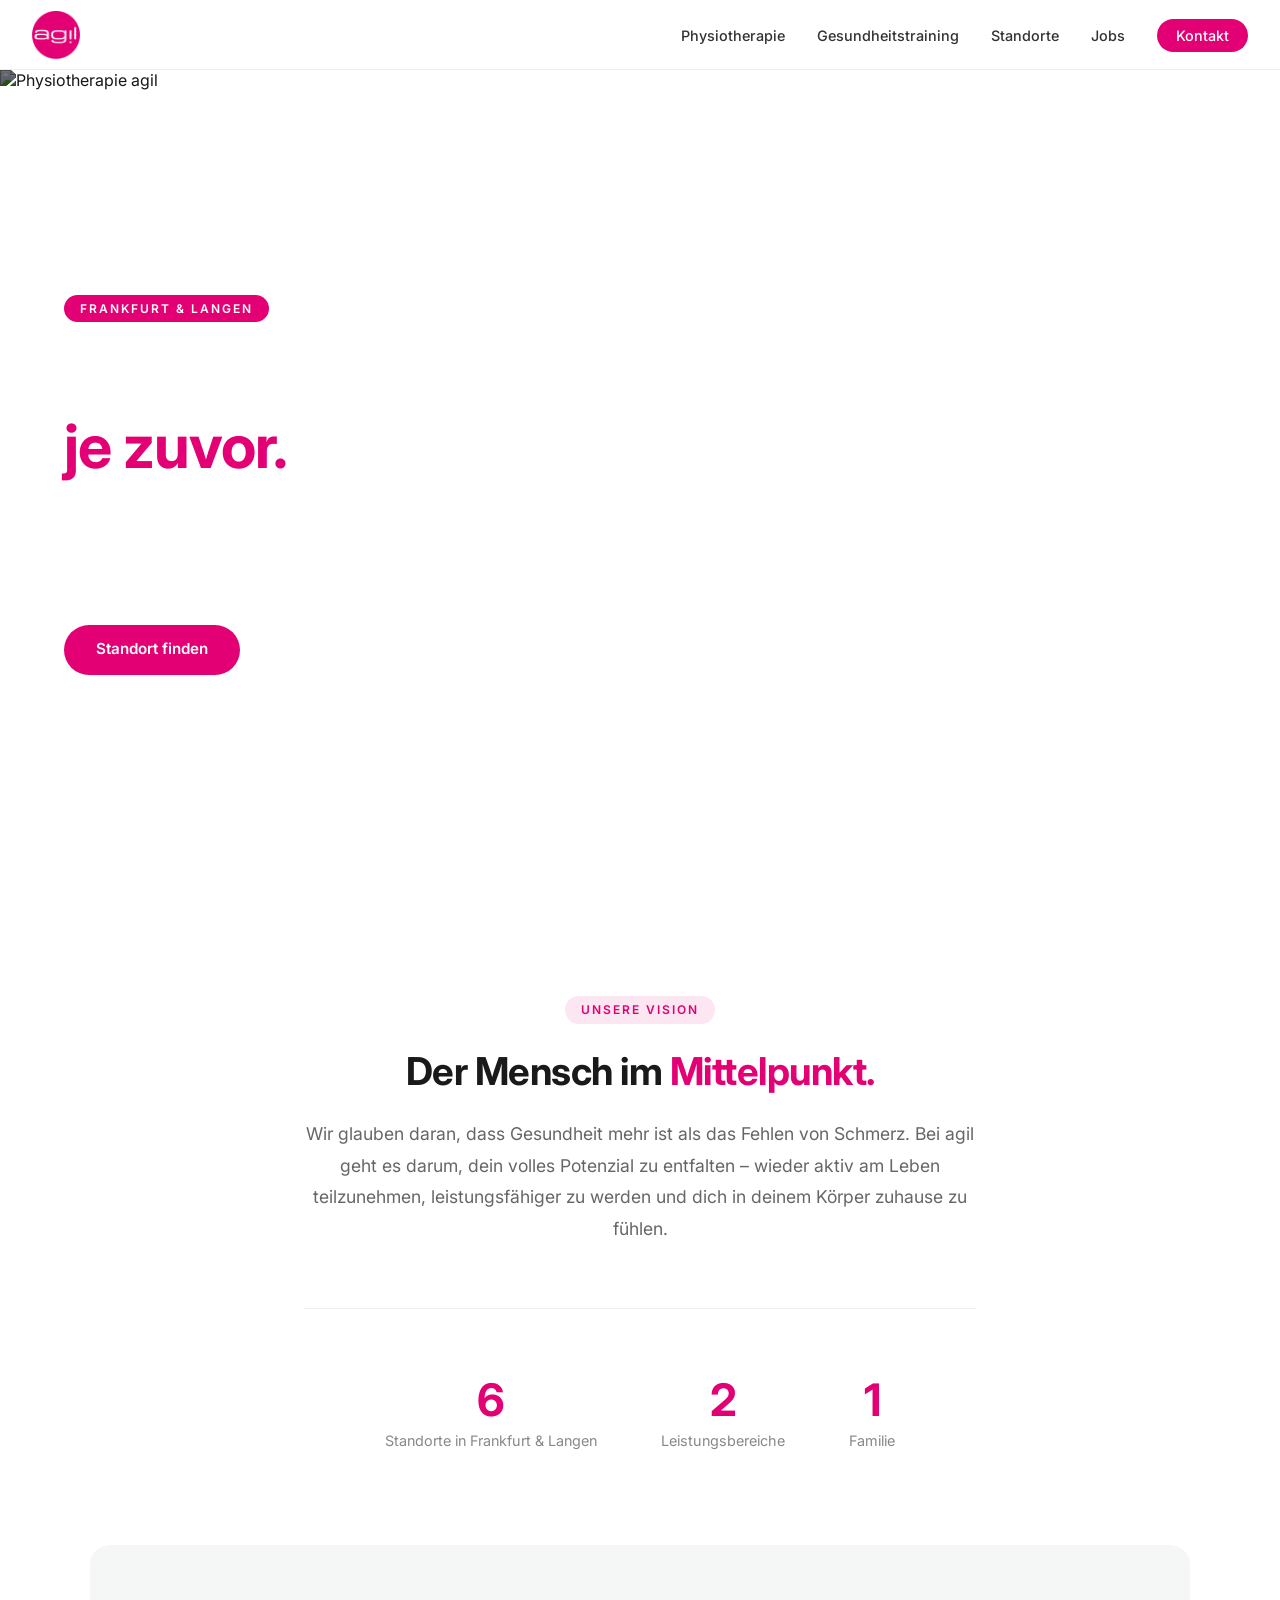
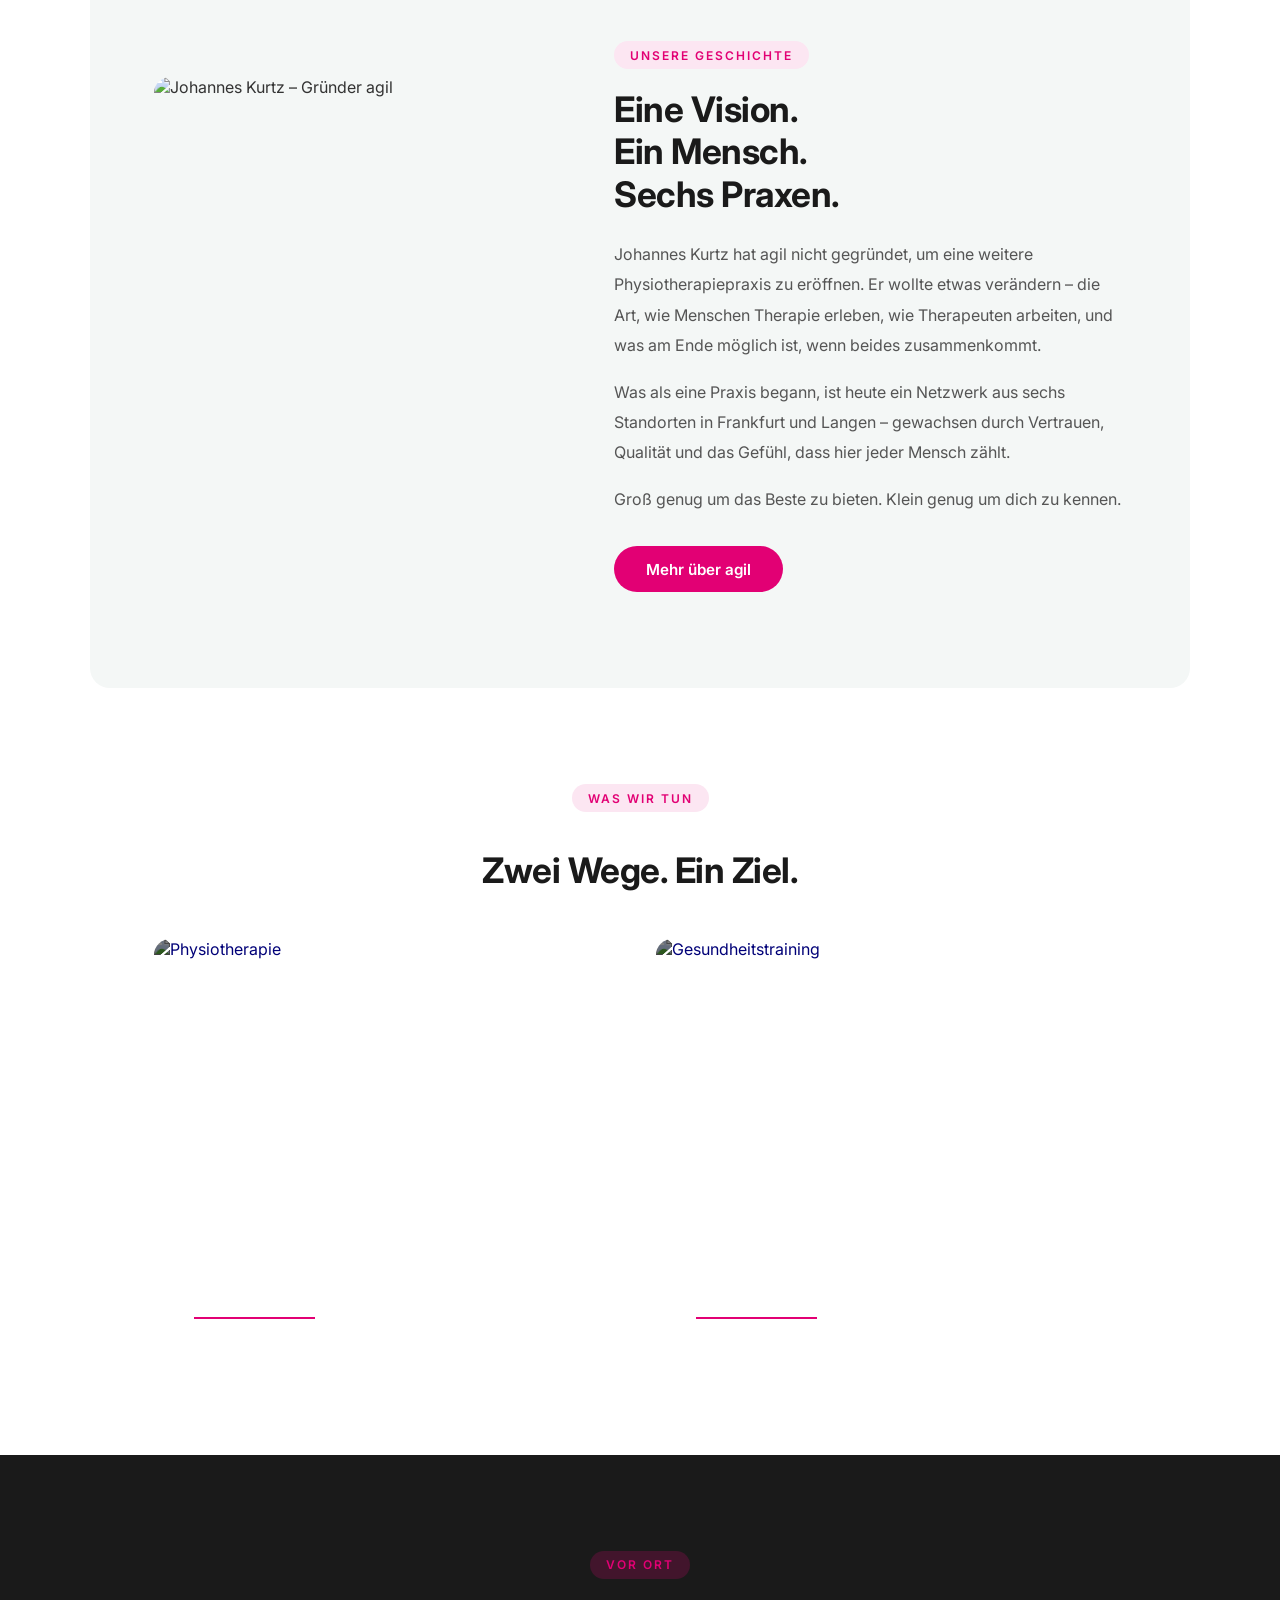
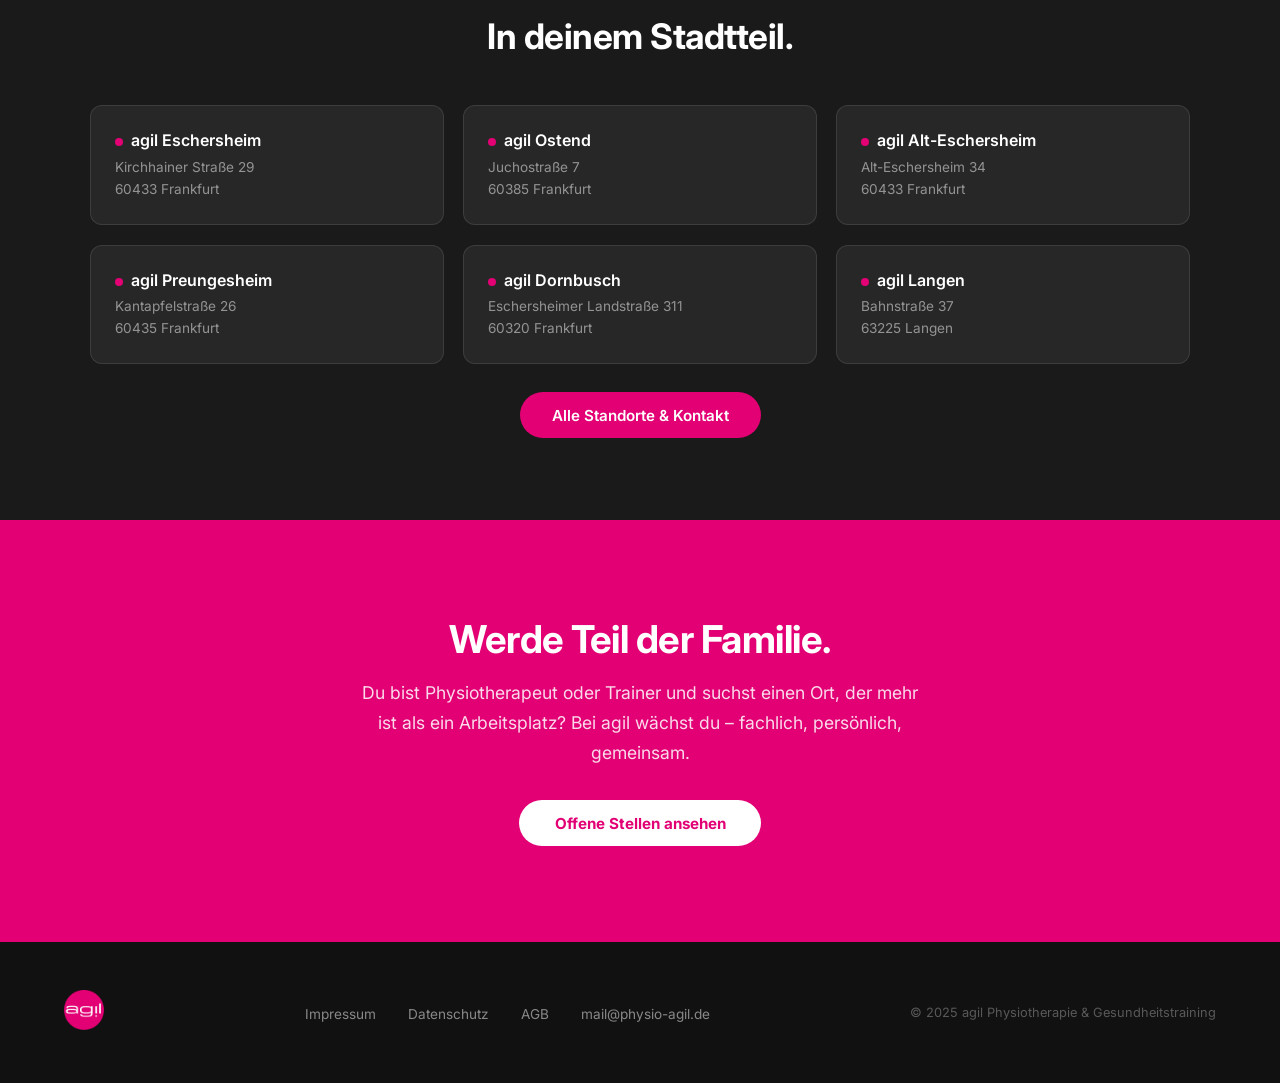
==== index.html @ e5f67edd "BasicVersion" ====
<!DOCTYPE html>
<html lang="de">
<head>
  <meta charset="UTF-8" />
  <meta name="viewport" content="width=device-width, initial-scale=1.0" />
  <title>agil – Physiotherapie & Gesundheitstraining</title>
  <link href="https://fonts.googleapis.com/css2?family=Inter:wght@300;400;500;600;700&display=swap" rel="stylesheet" />
  <style>
    * { margin: 0; padding: 0; box-sizing: border-box; }

    :root {
      --pink: #E20074;
      --pink-light: #fce6f2;
      --gray: #9CB4AF;
      --gray-light: #f4f7f6;
      --dark: #1a1a1a;
      --text: #333333;
      --white: #ffffff;
    }

    body {
      font-family: 'Inter', sans-serif;
      color: var(--text);
      background: var(--white);
    }

    /* ── NAVIGATION ── */
    nav {
      position: fixed;
      top: 0; left: 0; right: 0;
      z-index: 100;
      background: var(--white);
      border-bottom: 1px solid #eee;
      padding: 0 2rem;
      height: 70px;
      display: flex;
      align-items: center;
      justify-content: space-between;
    }

    .nav-logo {
      text-decoration: none;
      display: flex;
      align-items: center;
    }

    .nav-logo img {
      height: 48px;
      width: auto;
    }

    .nav-links {
      display: flex;
      gap: 2rem;
      list-style: none;
    }

    .nav-links a {
      text-decoration: none;
      color: var(--text);
      font-size: 0.9rem;
      font-weight: 500;
      transition: color 0.2s;
    }

    .nav-links a:hover { color: var(--pink); }

    .nav-cta {
      background: var(--pink);
      color: var(--white) !important;
      padding: 0.5rem 1.2rem;
      border-radius: 50px;
      transition: opacity 0.2s !important;
    }

    .nav-cta:hover { opacity: 0.85; color: var(--white) !important; }

    /* ── HERO ── */
    .hero {
      margin-top: 70px;
      height: calc(100vh - 70px);
      position: relative;
      display: flex;
      align-items: center;
      overflow: hidden;
    }

    .hero-img {
      position: absolute;
      inset: 0;
      width: 100%;
      height: 100%;
      object-fit: cover;
      filter: brightness(0.45);
    }

    .hero-content {
      position: relative;
      z-index: 2;
      padding: 0 4rem;
      max-width: 700px;
    }

    .hero-tag {
      display: inline-block;
      background: var(--pink);
      color: var(--white);
      font-size: 0.75rem;
      font-weight: 600;
      letter-spacing: 2px;
      text-transform: uppercase;
      padding: 0.4rem 1rem;
      border-radius: 50px;
      margin-bottom: 1.5rem;
    }

    .hero h1 {
      font-size: 3.8rem;
      font-weight: 700;
      color: var(--white);
      line-height: 1.1;
      margin-bottom: 1.2rem;
      letter-spacing: -1px;
    }

    .hero h1 span { color: var(--pink); }

    .hero p {
      font-size: 1.15rem;
      color: rgba(255,255,255,0.85);
      line-height: 1.7;
      margin-bottom: 2rem;
      max-width: 500px;
    }

    .hero-buttons {
      display: flex;
      gap: 1rem;
      flex-wrap: wrap;
    }

    .btn-primary {
      background: var(--pink);
      color: var(--white);
      padding: 0.85rem 2rem;
      border-radius: 50px;
      text-decoration: none;
      font-weight: 600;
      font-size: 0.95rem;
      transition: opacity 0.2s;
    }

    .btn-primary:hover { opacity: 0.85; }

    .btn-outline {
      background: transparent;
      color: var(--white);
      padding: 0.85rem 2rem;
      border-radius: 50px;
      border: 2px solid rgba(255,255,255,0.6);
      text-decoration: none;
      font-weight: 600;
      font-size: 0.95rem;
      transition: border-color 0.2s;
    }

    .btn-outline:hover { border-color: var(--white); }

    /* ── VISION ── */
    .vision {
      padding: 6rem 4rem;
      background: var(--white);
      text-align: center;
      max-width: 800px;
      margin: 0 auto;
    }

    .section-tag {
      display: inline-block;
      background: var(--pink-light);
      color: var(--pink);
      font-size: 0.75rem;
      font-weight: 600;
      letter-spacing: 2px;
      text-transform: uppercase;
      padding: 0.4rem 1rem;
      border-radius: 50px;
      margin-bottom: 1.5rem;
    }

    .vision h2 {
      font-size: 2.4rem;
      font-weight: 700;
      color: var(--dark);
      line-height: 1.2;
      margin-bottom: 1.5rem;
      letter-spacing: -0.5px;
    }

    .vision h2 span { color: var(--pink); }

    .vision p {
      font-size: 1.1rem;
      color: #666;
      line-height: 1.8;
    }

    .vision-stats {
      display: flex;
      justify-content: center;
      gap: 4rem;
      margin-top: 4rem;
      padding-top: 4rem;
      border-top: 1px solid #eee;
    }

    .stat-number {
      font-size: 2.8rem;
      font-weight: 700;
      color: var(--pink);
      display: block;
    }

    .stat-label {
      font-size: 0.9rem;
      color: #888;
      margin-top: 0.3rem;
    }

    /* ── GESCHICHTE ── */
    .geschichte {
      background: var(--gray-light);
      padding: 6rem 4rem;
      display: flex;
      align-items: center;
      gap: 5rem;
      max-width: 1100px;
      margin: 0 auto;
      border-radius: 20px;
      margin-bottom: 6rem;
    }

    .geschichte-img {
      width: 380px;
      height: 480px;
      object-fit: cover;
      border-radius: 16px;
      flex-shrink: 0;
    }

    .geschichte-content .section-tag { margin-bottom: 1.2rem; }

    .geschichte-content h2 {
      font-size: 2.2rem;
      font-weight: 700;
      color: var(--dark);
      line-height: 1.2;
      margin-bottom: 1.5rem;
      letter-spacing: -0.5px;
    }

    .geschichte-content p {
      font-size: 1rem;
      color: #555;
      line-height: 1.9;
      margin-bottom: 1rem;
    }

    .geschichte-content .btn-primary { margin-top: 1rem; display: inline-block; }

    /* ── LEISTUNGEN ── */
    .leistungen {
      padding: 0 4rem 6rem;
      max-width: 1100px;
      margin: 0 auto;
    }

    .leistungen-header {
      text-align: center;
      margin-bottom: 3rem;
    }

    .leistungen-header h2 {
      font-size: 2.2rem;
      font-weight: 700;
      color: var(--dark);
      letter-spacing: -0.5px;
      margin-top: 0.8rem;
    }

    .leistungen-grid {
      display: grid;
      grid-template-columns: 1fr 1fr;
      gap: 2rem;
    }

    .leistung-card {
      position: relative;
      border-radius: 16px;
      overflow: hidden;
      height: 420px;
      text-decoration: none;
    }

    .leistung-card img {
      width: 100%;
      height: 100%;
      object-fit: cover;
      transition: transform 0.4s;
      filter: brightness(0.5);
    }

    .leistung-card:hover img { transform: scale(1.04); }

    .leistung-card-content {
      position: absolute;
      bottom: 0;
      left: 0;
      right: 0;
      padding: 2.5rem;
    }

    .leistung-card-content h3 {
      font-size: 1.7rem;
      font-weight: 700;
      color: var(--white);
      margin-bottom: 0.7rem;
    }

    .leistung-card-content p {
      font-size: 0.95rem;
      color: rgba(255,255,255,0.8);
      line-height: 1.6;
      margin-bottom: 1.2rem;
    }

    .leistung-link {
      display: inline-flex;
      align-items: center;
      gap: 0.5rem;
      color: var(--white);
      font-weight: 600;
      font-size: 0.9rem;
      border-bottom: 2px solid var(--pink);
      padding-bottom: 2px;
    }

    /* ── STANDORTE ── */
    .standorte {
      background: var(--dark);
      padding: 6rem 4rem;
    }

    .standorte-inner {
      max-width: 1100px;
      margin: 0 auto;
    }

    .standorte-header {
      text-align: center;
      margin-bottom: 3rem;
    }

    .standorte-header .section-tag {
      background: rgba(226, 0, 116, 0.2);
      color: var(--pink);
    }

    .standorte-header h2 {
      font-size: 2.2rem;
      font-weight: 700;
      color: var(--white);
      margin-top: 0.8rem;
      letter-spacing: -0.5px;
    }

    .standorte-grid {
      display: grid;
      grid-template-columns: repeat(3, 1fr);
      gap: 1.2rem;
    }

    .standort-card {
      background: rgba(255,255,255,0.06);
      border: 1px solid rgba(255,255,255,0.1);
      border-radius: 12px;
      padding: 1.5rem;
      transition: background 0.2s;
    }

    .standort-card:hover { background: rgba(255,255,255,0.1); }

    .standort-card h3 {
      font-size: 1rem;
      font-weight: 600;
      color: var(--white);
      margin-bottom: 0.4rem;
    }

    .standort-card p {
      font-size: 0.85rem;
      color: rgba(255,255,255,0.5);
      line-height: 1.6;
    }

    .standort-card .pink-dot {
      width: 8px;
      height: 8px;
      background: var(--pink);
      border-radius: 50%;
      display: inline-block;
      margin-right: 0.5rem;
    }

    /* ── TEAM CTA ── */
    .team-cta {
      background: var(--pink);
      padding: 6rem 4rem;
      text-align: center;
    }

    .team-cta h2 {
      font-size: 2.4rem;
      font-weight: 700;
      color: var(--white);
      letter-spacing: -0.5px;
      margin-bottom: 1rem;
    }

    .team-cta p {
      font-size: 1.1rem;
      color: rgba(255,255,255,0.85);
      max-width: 560px;
      margin: 0 auto 2rem;
      line-height: 1.7;
    }

    .btn-white {
      background: var(--white);
      color: var(--pink);
      padding: 0.85rem 2.2rem;
      border-radius: 50px;
      text-decoration: none;
      font-weight: 700;
      font-size: 0.95rem;
      transition: opacity 0.2s;
      display: inline-block;
    }

    .btn-white:hover { opacity: 0.9; }

    /* ── FOOTER ── */
    footer {
      background: #111;
      padding: 3rem 4rem;
      display: flex;
      justify-content: space-between;
      align-items: center;
      flex-wrap: wrap;
      gap: 1rem;
    }

    .footer-logo {
      font-size: 1.4rem;
      font-weight: 700;
      color: var(--pink);
    }

    .footer-links {
      display: flex;
      gap: 2rem;
      list-style: none;
    }

    .footer-links a {
      color: rgba(255,255,255,0.5);
      text-decoration: none;
      font-size: 0.85rem;
      transition: color 0.2s;
    }

    .footer-links a:hover { color: var(--white); }

    .footer-copy {
      color: rgba(255,255,255,0.3);
      font-size: 0.8rem;
    }
  </style>
</head>
<body>

  <!-- NAVIGATION -->
  <nav>
    <a href="index.html" class="nav-logo">
      <img src="images/AgilLogoTransparent.png" alt="agil Logo" />
    </a>
    <ul class="nav-links">
      <li><a href="physiotherapie.html">Physiotherapie</a></li>
      <li><a href="training.html">Gesundheitstraining</a></li>
      <li><a href="standorte.html">Standorte</a></li>
      <li><a href="#">Jobs</a></li>
      <li><a href="#standorte" class="nav-cta">Kontakt</a></li>
    </ul>
  </nav>

  <!-- HERO -->
  <section class="hero">
    <img
      class="hero-img"
      src="https://images.unsplash.com/photo-1571019613454-1cb2f99b2d8b?w=1600&q=80"
      alt="Physiotherapie agil"
    />
    <div class="hero-content">
      <span class="hero-tag">Frankfurt & Langen</span>
      <h1>Besser als<br /><span>je zuvor.</span></h1>
      <p>Physiotherapie und Gesundheitstraining auf einem Niveau, das dich nicht nur heilt – sondern wachsen lässt. Selbstbestimmt. Aktiv. Teil einer Familie.</p>
      <div class="hero-buttons">
        <a href="#standorte" class="btn-primary">Standort finden</a>
        <a href="physiotherapie.html" class="btn-outline">Mehr erfahren</a>
      </div>
    </div>
  </section>

  <!-- VISION -->
  <section class="vision">
    <span class="section-tag">Unsere Vision</span>
    <h2>Der Mensch im <span>Mittelpunkt.</span></h2>
    <p>Wir glauben daran, dass Gesundheit mehr ist als das Fehlen von Schmerz. Bei agil geht es darum, dein volles Potenzial zu entfalten – wieder aktiv am Leben teilzunehmen, leistungsfähiger zu werden und dich in deinem Körper zuhause zu fühlen.</p>
    <div class="vision-stats">
      <div>
        <span class="stat-number">6</span>
        <div class="stat-label">Standorte in Frankfurt & Langen</div>
      </div>
      <div>
        <span class="stat-number">2</span>
        <div class="stat-label">Leistungsbereiche</div>
      </div>
      <div>
        <span class="stat-number">1</span>
        <div class="stat-label">Familie</div>
      </div>
    </div>
  </section>

  <!-- GESCHICHTE -->
  <div style="padding: 0 2rem;">
    <section class="geschichte">
      <img
        class="geschichte-img"
        src="https://images.unsplash.com/photo-1559839734-2b71ea197ec2?w=800&q=80"
        alt="Johannes Kurtz – Gründer agil"
      />
      <div class="geschichte-content">
        <span class="section-tag">Unsere Geschichte</span>
        <h2>Eine Vision.<br />Ein Mensch.<br />Sechs Praxen.</h2>
        <p>Johannes Kurtz hat agil nicht gegründet, um eine weitere Physiotherapiepraxis zu eröffnen. Er wollte etwas verändern – die Art, wie Menschen Therapie erleben, wie Therapeuten arbeiten, und was am Ende möglich ist, wenn beides zusammenkommt.</p>
        <p>Was als eine Praxis begann, ist heute ein Netzwerk aus sechs Standorten in Frankfurt und Langen – gewachsen durch Vertrauen, Qualität und das Gefühl, dass hier jeder Mensch zählt.</p>
        <p>Groß genug um das Beste zu bieten. Klein genug um dich zu kennen.</p>
        <a href="#" class="btn-primary">Mehr über agil</a>
      </div>
    </section>
  </div>

  <!-- LEISTUNGEN -->
  <section class="leistungen">
    <div class="leistungen-header">
      <span class="section-tag">Was wir tun</span>
      <h2>Zwei Wege. Ein Ziel.</h2>
    </div>
    <div class="leistungen-grid">
      <a href="physiotherapie.html" class="leistung-card">
        <img
          src="https://images.unsplash.com/photo-1576091160550-2173dba999ef?w=900&q=80"
          alt="Physiotherapie"
        />
        <div class="leistung-card-content">
          <h3>Physiotherapie</h3>
          <p>Befundorientierte Behandlung nach modernsten medizinischen Standards – individuell, persönlich, wirksam.</p>
          <span class="leistung-link">Mehr erfahren →</span>
        </div>
      </a>
      <a href="training.html" class="leistung-card">
        <img
          src="https://images.unsplash.com/photo-1534438327276-14e5300c3a48?w=900&q=80"
          alt="Gesundheitstraining"
        />
        <div class="leistung-card-content">
          <h3>Gesundheitstraining & Fitness</h3>
          <p>Training in professioneller Anleitung – an modernsten Geräten, in familiärer Atmosphäre, abgestimmt auf dich.</p>
          <span class="leistung-link">Mehr erfahren →</span>
        </div>
      </a>
    </div>
  </section>

  <!-- STANDORTE -->
  <section class="standorte" id="standorte">
    <div class="standorte-inner">
      <div class="standorte-header">
        <span class="section-tag">Vor Ort</span>
        <h2>In deinem Stadtteil.</h2>
      </div>
      <div class="standorte-grid">
        <div class="standort-card">
          <h3><span class="pink-dot"></span>agil Eschersheim</h3>
          <p>Kirchhainer Straße 29<br />60433 Frankfurt</p>
        </div>
        <div class="standort-card">
          <h3><span class="pink-dot"></span>agil Ostend</h3>
          <p>Juchostraße 7<br />60385 Frankfurt</p>
        </div>
        <div class="standort-card">
          <h3><span class="pink-dot"></span>agil Alt-Eschersheim</h3>
          <p>Alt-Eschersheim 34<br />60433 Frankfurt</p>
        </div>
        <div class="standort-card">
          <h3><span class="pink-dot"></span>agil Preungesheim</h3>
          <p>Kantapfelstraße 26<br />60435 Frankfurt</p>
        </div>
        <div class="standort-card">
          <h3><span class="pink-dot"></span>agil Dornbusch</h3>
          <p>Eschersheimer Landstraße 311<br />60320 Frankfurt</p>
        </div>
        <div class="standort-card">
          <h3><span class="pink-dot"></span>agil Langen</h3>
          <p>Bahnstraße 37<br />63225 Langen</p>
        </div>
      </div>
      <div style="text-align: center; margin-top: 2.5rem;">
        <a href="standorte.html" class="btn-primary">Alle Standorte & Kontakt</a>
      </div>
    </div>
  </section>

  <!-- TEAM CTA -->
  <section class="team-cta">
    <h2>Werde Teil der Familie.</h2>
    <p>Du bist Physiotherapeut oder Trainer und suchst einen Ort, der mehr ist als ein Arbeitsplatz? Bei agil wächst du – fachlich, persönlich, gemeinsam.</p>
    <a href="#" class="btn-white">Offene Stellen ansehen</a>
  </section>

  <!-- FOOTER -->
  <footer>
    <div class="footer-logo">
      <img src="images/AgilLogoTransparent.png" alt="agil Logo" style="height: 40px; width: auto;" />
    </div>
    <ul class="footer-links">
      <li><a href="#">Impressum</a></li>
      <li><a href="#">Datenschutz</a></li>
      <li><a href="#">AGB</a></li>
      <li><a href="mailto:mail@physio-agil.de">mail@physio-agil.de</a></li>
    </ul>
    <div class="footer-copy">© 2025 agil Physiotherapie & Gesundheitstraining</div>
  </footer>

</body>
</html>
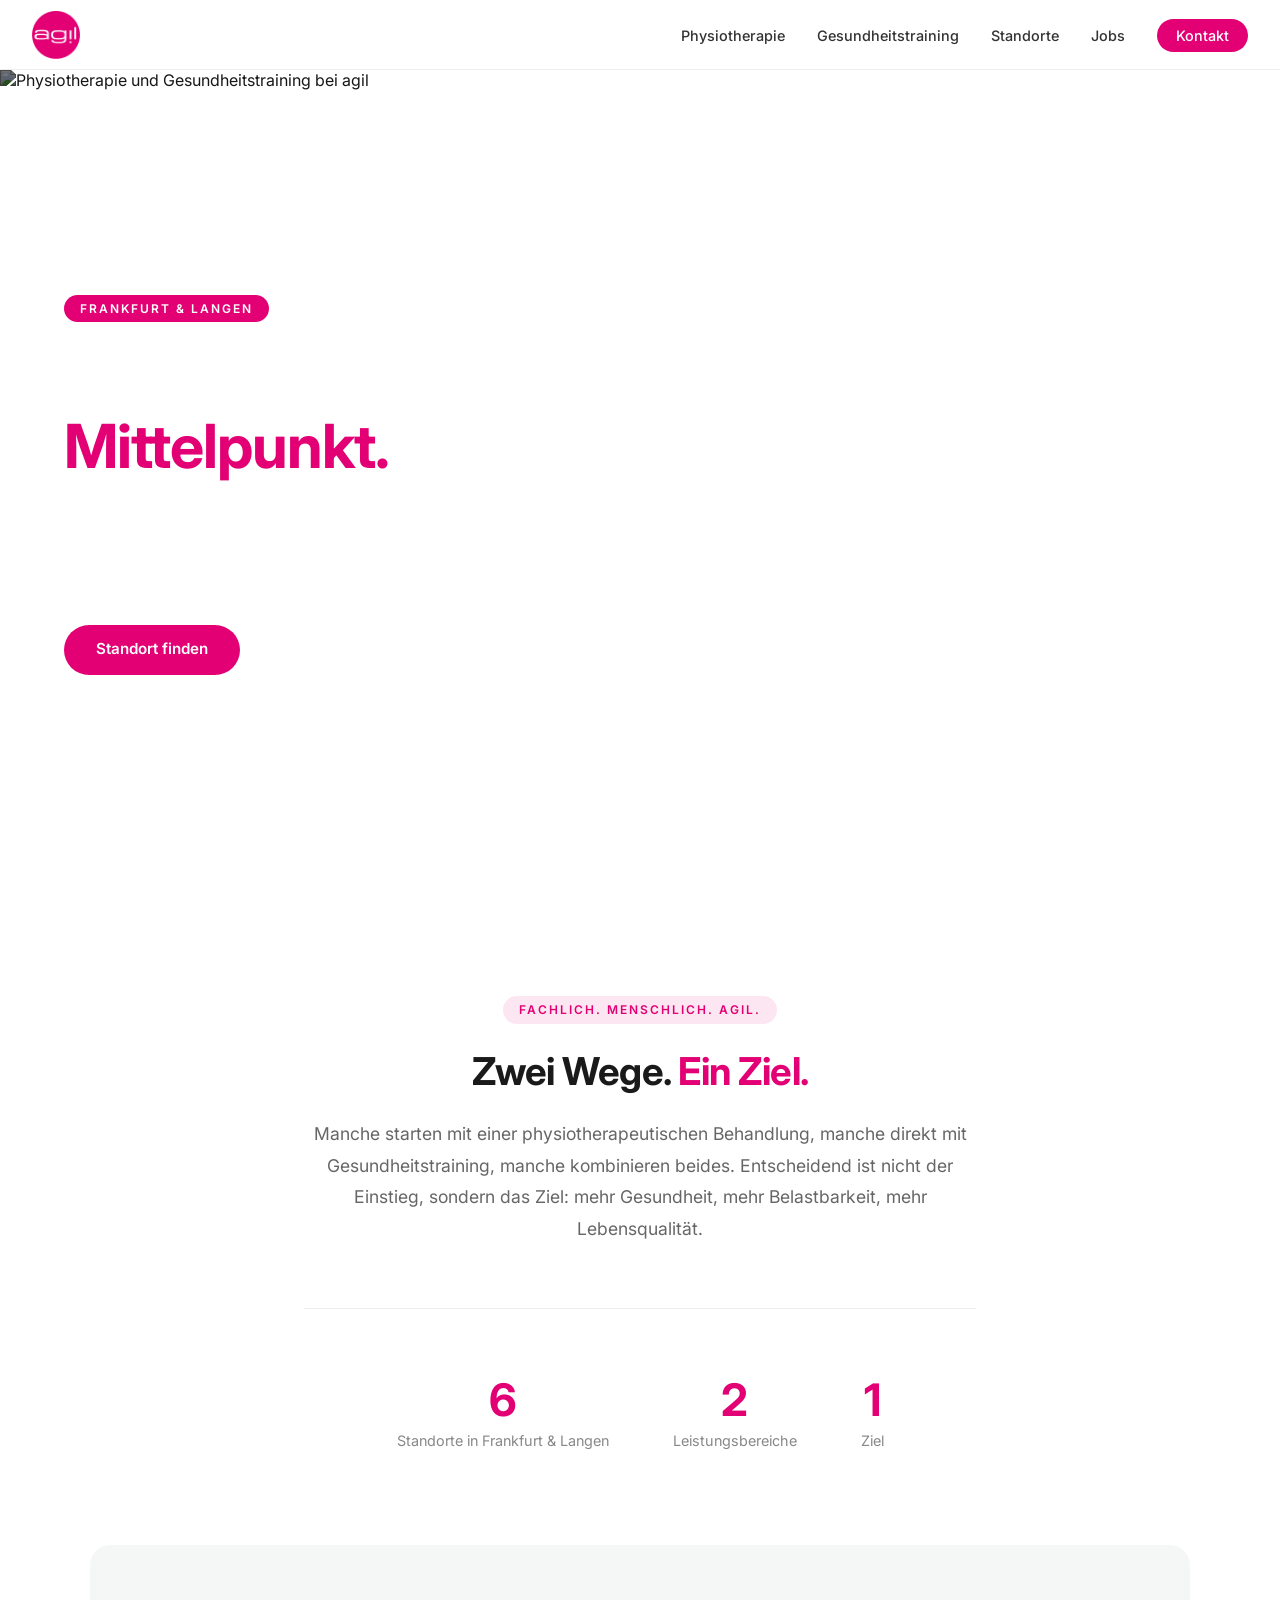
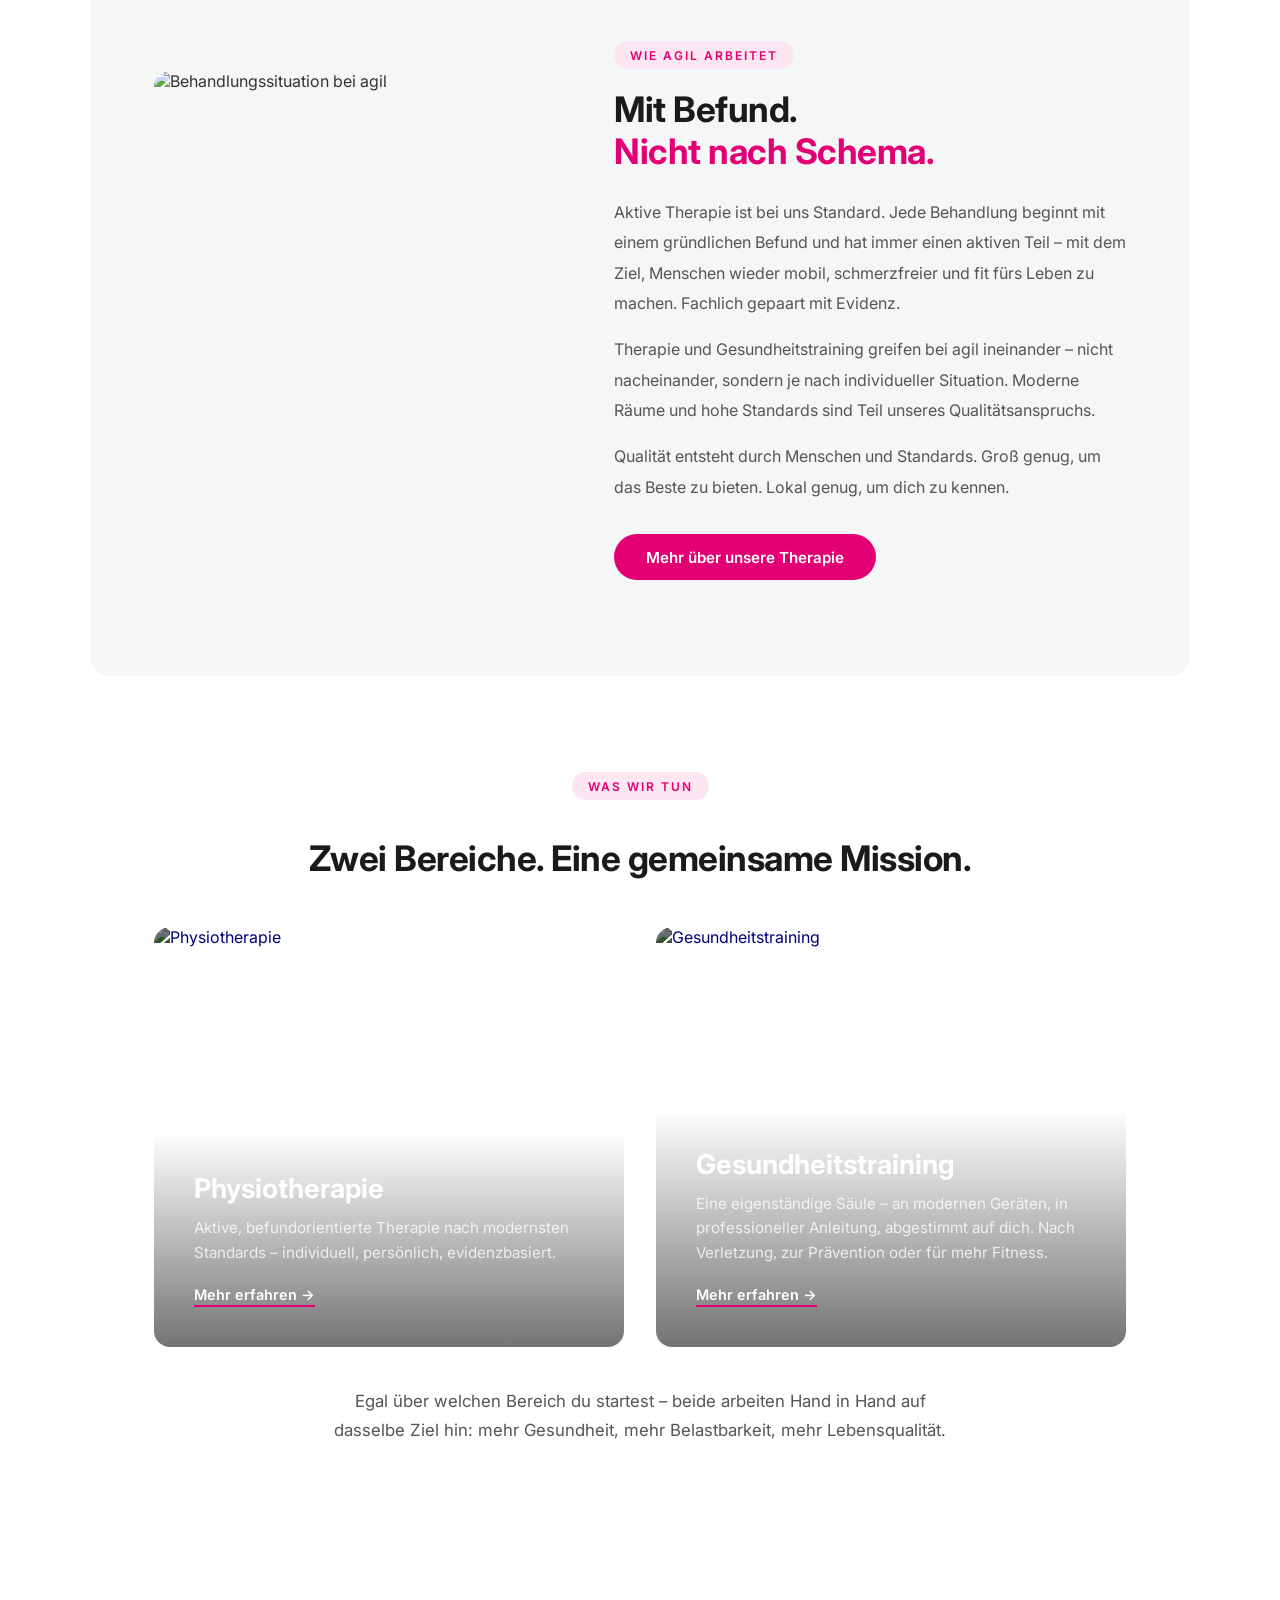
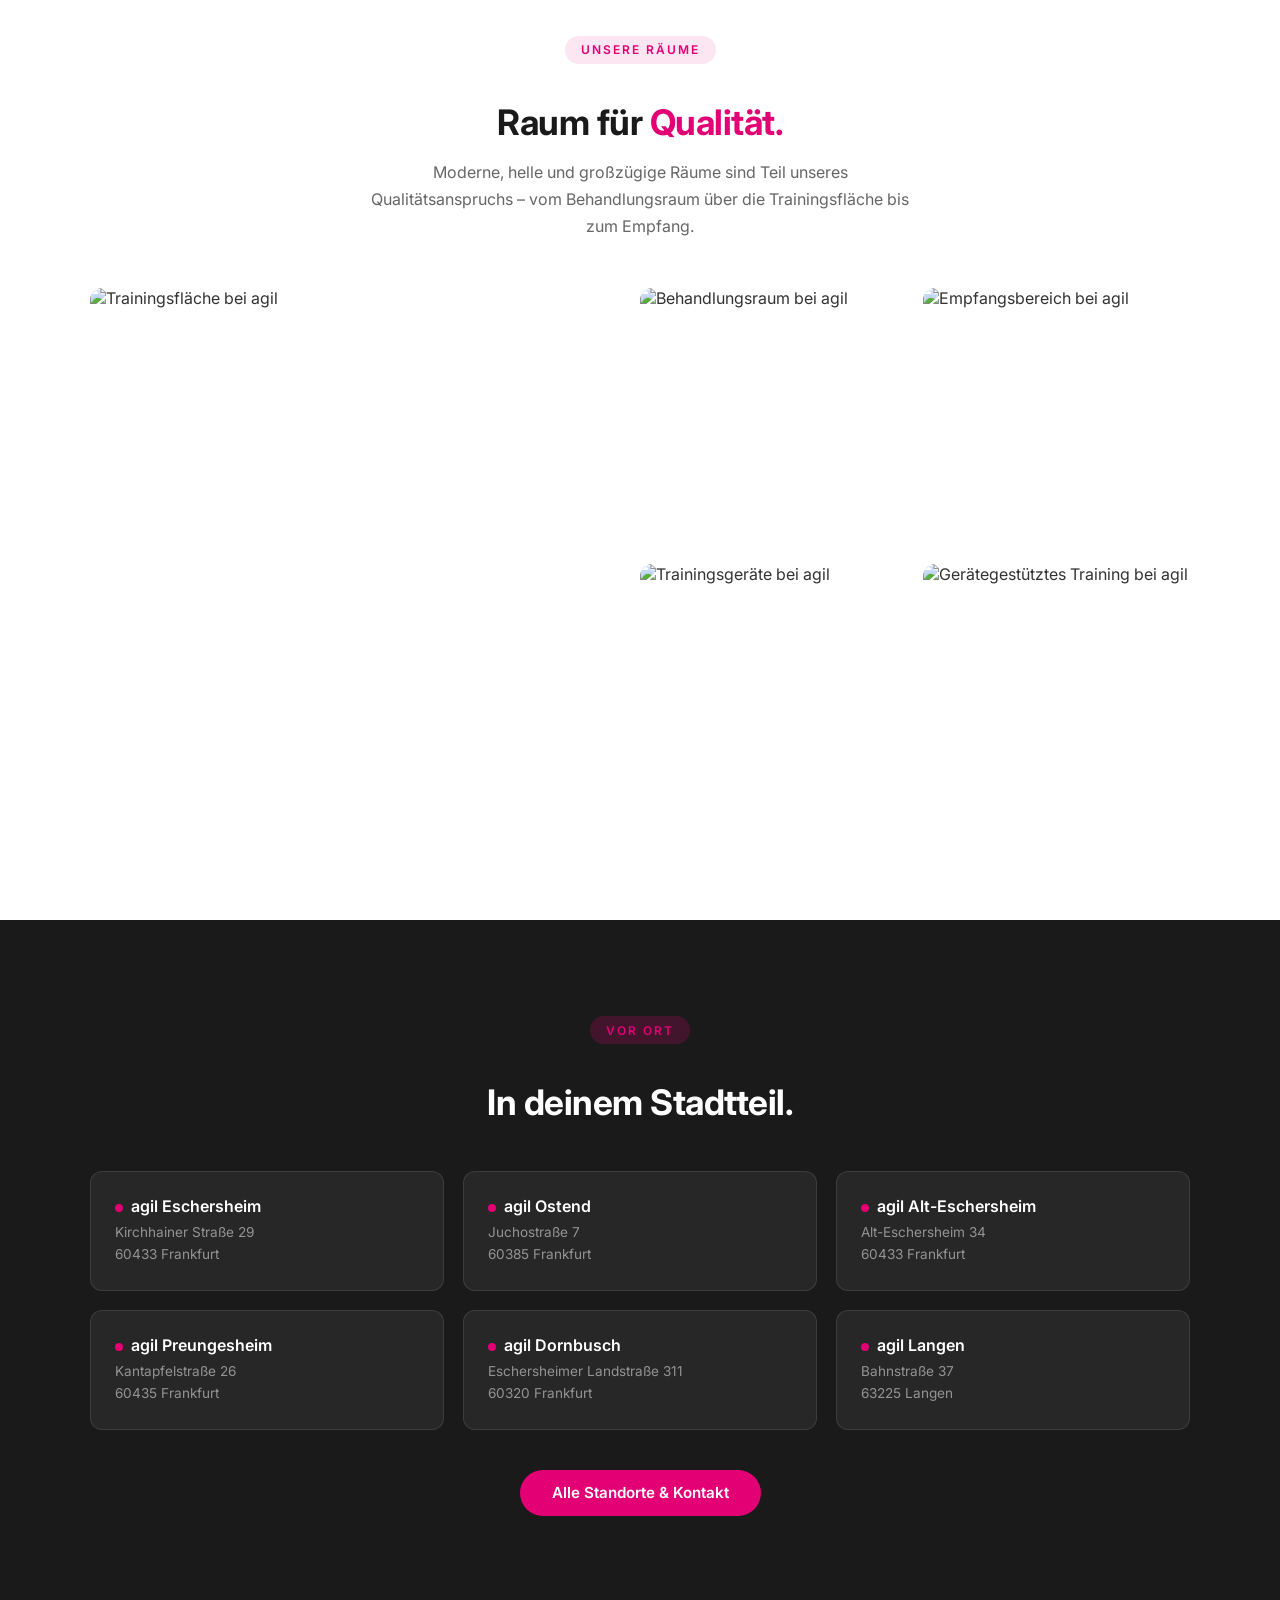
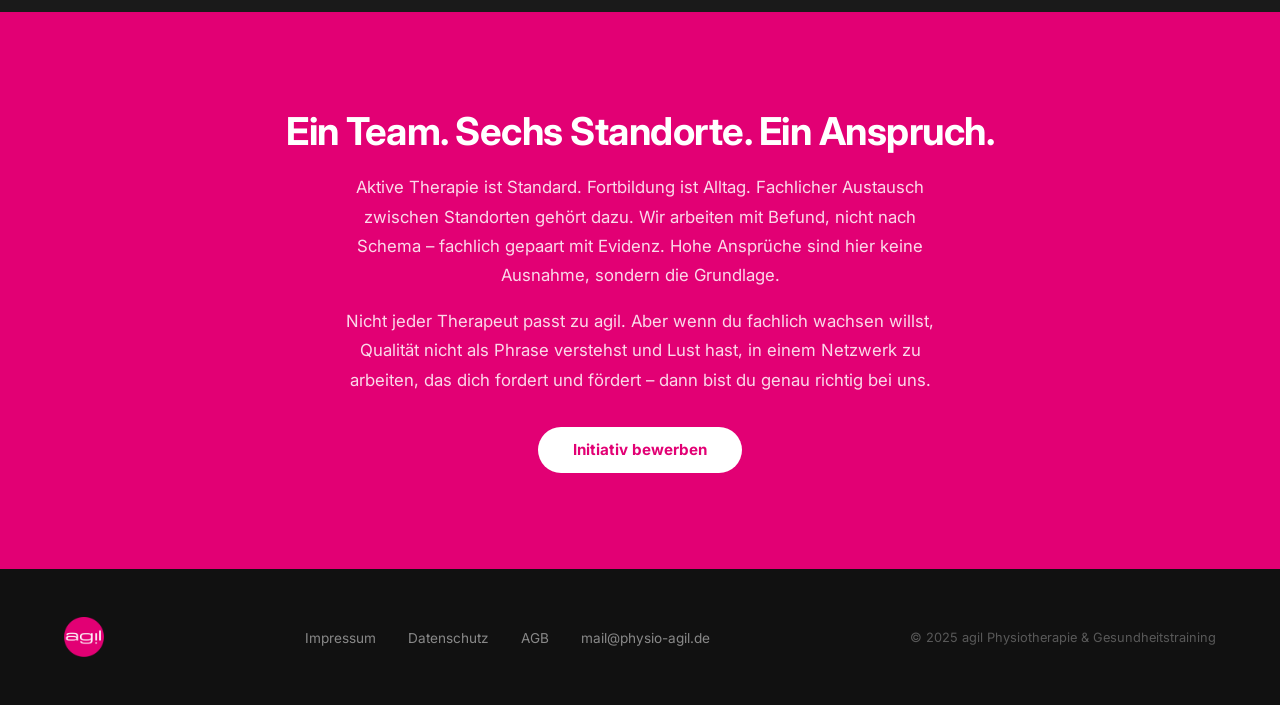
==== commit d2496d55: "überarbeitete websites" ====
--- a/index.html
+++ b/index.html
@@ -5,487 +5,7 @@
   <meta name="viewport" content="width=device-width, initial-scale=1.0" />
   <title>agil – Physiotherapie & Gesundheitstraining</title>
   <link href="https://fonts.googleapis.com/css2?family=Inter:wght@300;400;500;600;700&display=swap" rel="stylesheet" />
-  <style>
-    * { margin: 0; padding: 0; box-sizing: border-box; }
-
-    :root {
-      --pink: #E20074;
-      --pink-light: #fce6f2;
-      --gray: #9CB4AF;
-      --gray-light: #f4f7f6;
-      --dark: #1a1a1a;
-      --text: #333333;
-      --white: #ffffff;
-    }
-
-    body {
-      font-family: 'Inter', sans-serif;
-      color: var(--text);
-      background: var(--white);
-    }
-
-    /* ── NAVIGATION ── */
-    nav {
-      position: fixed;
-      top: 0; left: 0; right: 0;
-      z-index: 100;
-      background: var(--white);
-      border-bottom: 1px solid #eee;
-      padding: 0 2rem;
-      height: 70px;
-      display: flex;
-      align-items: center;
-      justify-content: space-between;
-    }
-
-    .nav-logo {
-      text-decoration: none;
-      display: flex;
-      align-items: center;
-    }
-
-    .nav-logo img {
-      height: 48px;
-      width: auto;
-    }
-
-    .nav-links {
-      display: flex;
-      gap: 2rem;
-      list-style: none;
-    }
-
-    .nav-links a {
-      text-decoration: none;
-      color: var(--text);
-      font-size: 0.9rem;
-      font-weight: 500;
-      transition: color 0.2s;
-    }
-
-    .nav-links a:hover { color: var(--pink); }
-
-    .nav-cta {
-      background: var(--pink);
-      color: var(--white) !important;
-      padding: 0.5rem 1.2rem;
-      border-radius: 50px;
-      transition: opacity 0.2s !important;
-    }
-
-    .nav-cta:hover { opacity: 0.85; color: var(--white) !important; }
-
-    /* ── HERO ── */
-    .hero {
-      margin-top: 70px;
-      height: calc(100vh - 70px);
-      position: relative;
-      display: flex;
-      align-items: center;
-      overflow: hidden;
-    }
-
-    .hero-img {
-      position: absolute;
-      inset: 0;
-      width: 100%;
-      height: 100%;
-      object-fit: cover;
-      filter: brightness(0.45);
-    }
-
-    .hero-content {
-      position: relative;
-      z-index: 2;
-      padding: 0 4rem;
-      max-width: 700px;
-    }
-
-    .hero-tag {
-      display: inline-block;
-      background: var(--pink);
-      color: var(--white);
-      font-size: 0.75rem;
-      font-weight: 600;
-      letter-spacing: 2px;
-      text-transform: uppercase;
-      padding: 0.4rem 1rem;
-      border-radius: 50px;
-      margin-bottom: 1.5rem;
-    }
-
-    .hero h1 {
-      font-size: 3.8rem;
-      font-weight: 700;
-      color: var(--white);
-      line-height: 1.1;
-      margin-bottom: 1.2rem;
-      letter-spacing: -1px;
-    }
-
-    .hero h1 span { color: var(--pink); }
-
-    .hero p {
-      font-size: 1.15rem;
-      color: rgba(255,255,255,0.85);
-      line-height: 1.7;
-      margin-bottom: 2rem;
-      max-width: 500px;
-    }
-
-    .hero-buttons {
-      display: flex;
-      gap: 1rem;
-      flex-wrap: wrap;
-    }
-
-    .btn-primary {
-      background: var(--pink);
-      color: var(--white);
-      padding: 0.85rem 2rem;
-      border-radius: 50px;
-      text-decoration: none;
-      font-weight: 600;
-      font-size: 0.95rem;
-      transition: opacity 0.2s;
-    }
-
-    .btn-primary:hover { opacity: 0.85; }
-
-    .btn-outline {
-      background: transparent;
-      color: var(--white);
-      padding: 0.85rem 2rem;
-      border-radius: 50px;
-      border: 2px solid rgba(255,255,255,0.6);
-      text-decoration: none;
-      font-weight: 600;
-      font-size: 0.95rem;
-      transition: border-color 0.2s;
-    }
-
-    .btn-outline:hover { border-color: var(--white); }
-
-    /* ── VISION ── */
-    .vision {
-      padding: 6rem 4rem;
-      background: var(--white);
-      text-align: center;
-      max-width: 800px;
-      margin: 0 auto;
-    }
-
-    .section-tag {
-      display: inline-block;
-      background: var(--pink-light);
-      color: var(--pink);
-      font-size: 0.75rem;
-      font-weight: 600;
-      letter-spacing: 2px;
-      text-transform: uppercase;
-      padding: 0.4rem 1rem;
-      border-radius: 50px;
-      margin-bottom: 1.5rem;
-    }
-
-    .vision h2 {
-      font-size: 2.4rem;
-      font-weight: 700;
-      color: var(--dark);
-      line-height: 1.2;
-      margin-bottom: 1.5rem;
-      letter-spacing: -0.5px;
-    }
-
-    .vision h2 span { color: var(--pink); }
-
-    .vision p {
-      font-size: 1.1rem;
-      color: #666;
-      line-height: 1.8;
-    }
-
-    .vision-stats {
-      display: flex;
-      justify-content: center;
-      gap: 4rem;
-      margin-top: 4rem;
-      padding-top: 4rem;
-      border-top: 1px solid #eee;
-    }
-
-    .stat-number {
-      font-size: 2.8rem;
-      font-weight: 700;
-      color: var(--pink);
-      display: block;
-    }
-
-    .stat-label {
-      font-size: 0.9rem;
-      color: #888;
-      margin-top: 0.3rem;
-    }
-
-    /* ── GESCHICHTE ── */
-    .geschichte {
-      background: var(--gray-light);
-      padding: 6rem 4rem;
-      display: flex;
-      align-items: center;
-      gap: 5rem;
-      max-width: 1100px;
-      margin: 0 auto;
-      border-radius: 20px;
-      margin-bottom: 6rem;
-    }
-
-    .geschichte-img {
-      width: 380px;
-      height: 480px;
-      object-fit: cover;
-      border-radius: 16px;
-      flex-shrink: 0;
-    }
-
-    .geschichte-content .section-tag { margin-bottom: 1.2rem; }
-
-    .geschichte-content h2 {
-      font-size: 2.2rem;
-      font-weight: 700;
-      color: var(--dark);
-      line-height: 1.2;
-      margin-bottom: 1.5rem;
-      letter-spacing: -0.5px;
-    }
-
-    .geschichte-content p {
-      font-size: 1rem;
-      color: #555;
-      line-height: 1.9;
-      margin-bottom: 1rem;
-    }
-
-    .geschichte-content .btn-primary { margin-top: 1rem; display: inline-block; }
-
-    /* ── LEISTUNGEN ── */
-    .leistungen {
-      padding: 0 4rem 6rem;
-      max-width: 1100px;
-      margin: 0 auto;
-    }
-
-    .leistungen-header {
-      text-align: center;
-      margin-bottom: 3rem;
-    }
-
-    .leistungen-header h2 {
-      font-size: 2.2rem;
-      font-weight: 700;
-      color: var(--dark);
-      letter-spacing: -0.5px;
-      margin-top: 0.8rem;
-    }
-
-    .leistungen-grid {
-      display: grid;
-      grid-template-columns: 1fr 1fr;
-      gap: 2rem;
-    }
-
-    .leistung-card {
-      position: relative;
-      border-radius: 16px;
-      overflow: hidden;
-      height: 420px;
-      text-decoration: none;
-    }
-
-    .leistung-card img {
-      width: 100%;
-      height: 100%;
-      object-fit: cover;
-      transition: transform 0.4s;
-      filter: brightness(0.5);
-    }
-
-    .leistung-card:hover img { transform: scale(1.04); }
-
-    .leistung-card-content {
-      position: absolute;
-      bottom: 0;
-      left: 0;
-      right: 0;
-      padding: 2.5rem;
-    }
-
-    .leistung-card-content h3 {
-      font-size: 1.7rem;
-      font-weight: 700;
-      color: var(--white);
-      margin-bottom: 0.7rem;
-    }
-
-    .leistung-card-content p {
-      font-size: 0.95rem;
-      color: rgba(255,255,255,0.8);
-      line-height: 1.6;
-      margin-bottom: 1.2rem;
-    }
-
-    .leistung-link {
-      display: inline-flex;
-      align-items: center;
-      gap: 0.5rem;
-      color: var(--white);
-      font-weight: 600;
-      font-size: 0.9rem;
-      border-bottom: 2px solid var(--pink);
-      padding-bottom: 2px;
-    }
-
-    /* ── STANDORTE ── */
-    .standorte {
-      background: var(--dark);
-      padding: 6rem 4rem;
-    }
-
-    .standorte-inner {
-      max-width: 1100px;
-      margin: 0 auto;
-    }
-
-    .standorte-header {
-      text-align: center;
-      margin-bottom: 3rem;
-    }
-
-    .standorte-header .section-tag {
-      background: rgba(226, 0, 116, 0.2);
-      color: var(--pink);
-    }
-
-    .standorte-header h2 {
-      font-size: 2.2rem;
-      font-weight: 700;
-      color: var(--white);
-      margin-top: 0.8rem;
-      letter-spacing: -0.5px;
-    }
-
-    .standorte-grid {
-      display: grid;
-      grid-template-columns: repeat(3, 1fr);
-      gap: 1.2rem;
-    }
-
-    .standort-card {
-      background: rgba(255,255,255,0.06);
-      border: 1px solid rgba(255,255,255,0.1);
-      border-radius: 12px;
-      padding: 1.5rem;
-      transition: background 0.2s;
-    }
-
-    .standort-card:hover { background: rgba(255,255,255,0.1); }
-
-    .standort-card h3 {
-      font-size: 1rem;
-      font-weight: 600;
-      color: var(--white);
-      margin-bottom: 0.4rem;
-    }
-
-    .standort-card p {
-      font-size: 0.85rem;
-      color: rgba(255,255,255,0.5);
-      line-height: 1.6;
-    }
-
-    .standort-card .pink-dot {
-      width: 8px;
-      height: 8px;
-      background: var(--pink);
-      border-radius: 50%;
-      display: inline-block;
-      margin-right: 0.5rem;
-    }
-
-    /* ── TEAM CTA ── */
-    .team-cta {
-      background: var(--pink);
-      padding: 6rem 4rem;
-      text-align: center;
-    }
-
-    .team-cta h2 {
-      font-size: 2.4rem;
-      font-weight: 700;
-      color: var(--white);
-      letter-spacing: -0.5px;
-      margin-bottom: 1rem;
-    }
-
-    .team-cta p {
-      font-size: 1.1rem;
-      color: rgba(255,255,255,0.85);
-      max-width: 560px;
-      margin: 0 auto 2rem;
-      line-height: 1.7;
-    }
-
-    .btn-white {
-      background: var(--white);
-      color: var(--pink);
-      padding: 0.85rem 2.2rem;
-      border-radius: 50px;
-      text-decoration: none;
-      font-weight: 700;
-      font-size: 0.95rem;
-      transition: opacity 0.2s;
-      display: inline-block;
-    }
-
-    .btn-white:hover { opacity: 0.9; }
-
-    /* ── FOOTER ── */
-    footer {
-      background: #111;
-      padding: 3rem 4rem;
-      display: flex;
-      justify-content: space-between;
-      align-items: center;
-      flex-wrap: wrap;
-      gap: 1rem;
-    }
-
-    .footer-logo {
-      font-size: 1.4rem;
-      font-weight: 700;
-      color: var(--pink);
-    }
-
-    .footer-links {
-      display: flex;
-      gap: 2rem;
-      list-style: none;
-    }
-
-    .footer-links a {
-      color: rgba(255,255,255,0.5);
-      text-decoration: none;
-      font-size: 0.85rem;
-      transition: color 0.2s;
-    }
-
-    .footer-links a:hover { color: var(--white); }
-
-    .footer-copy {
-      color: rgba(255,255,255,0.3);
-      font-size: 0.8rem;
-    }
-  </style>
+  <link rel="stylesheet" href="css/style.css" />
 </head>
 <body>
 
@@ -494,12 +14,15 @@
     <a href="index.html" class="nav-logo">
       <img src="images/AgilLogoTransparent.png" alt="agil Logo" />
     </a>
+    <button class="nav-toggle" aria-label="Menü öffnen" aria-expanded="false">
+      <span></span><span></span><span></span>
+    </button>
     <ul class="nav-links">
       <li><a href="physiotherapie.html">Physiotherapie</a></li>
       <li><a href="training.html">Gesundheitstraining</a></li>
       <li><a href="standorte.html">Standorte</a></li>
-      <li><a href="#">Jobs</a></li>
-      <li><a href="#standorte" class="nav-cta">Kontakt</a></li>
+      <li><a href="#karriere">Jobs</a></li>
+      <li><a href="standorte.html" class="nav-cta">Kontakt</a></li>
     </ul>
   </nav>
 
@@ -508,24 +31,24 @@
     <img
       class="hero-img"
       src="https://images.unsplash.com/photo-1571019613454-1cb2f99b2d8b?w=1600&q=80"
-      alt="Physiotherapie agil"
+      alt="Physiotherapie und Gesundheitstraining bei agil"
     />
     <div class="hero-content">
       <span class="hero-tag">Frankfurt & Langen</span>
-      <h1>Besser als<br /><span>je zuvor.</span></h1>
-      <p>Physiotherapie und Gesundheitstraining auf einem Niveau, das dich nicht nur heilt – sondern wachsen lässt. Selbstbestimmt. Aktiv. Teil einer Familie.</p>
+      <h1>Der Mensch im<br /><span>Mittelpunkt.</span></h1>
+      <p>Physiotherapie und Gesundheitstraining aus einer Hand. Sechs Standorte in deiner Nähe – fachlich hochwertig, persönlich und individuell auf dich abgestimmt.</p>
       <div class="hero-buttons">
-        <a href="#standorte" class="btn-primary">Standort finden</a>
+        <a href="standorte.html" class="btn-primary">Standort finden</a>
         <a href="physiotherapie.html" class="btn-outline">Mehr erfahren</a>
       </div>
     </div>
   </section>
 
-  <!-- VISION -->
+  <!-- ZWEI WEGE. EIN ZIEL. -->
   <section class="vision">
-    <span class="section-tag">Unsere Vision</span>
-    <h2>Der Mensch im <span>Mittelpunkt.</span></h2>
-    <p>Wir glauben daran, dass Gesundheit mehr ist als das Fehlen von Schmerz. Bei agil geht es darum, dein volles Potenzial zu entfalten – wieder aktiv am Leben teilzunehmen, leistungsfähiger zu werden und dich in deinem Körper zuhause zu fühlen.</p>
+    <span class="section-tag">Fachlich. Menschlich. Agil.</span>
+    <h2>Zwei Wege. <span>Ein Ziel.</span></h2>
+    <p>Manche starten mit einer physiotherapeutischen Behandlung, manche direkt mit Gesundheitstraining, manche kombinieren beides. Entscheidend ist nicht der Einstieg, sondern das Ziel: mehr Gesundheit, mehr Belastbarkeit, mehr Lebensqualität.</p>
     <div class="vision-stats">
       <div>
         <span class="stat-number">6</span>
@@ -537,26 +60,26 @@
       </div>
       <div>
         <span class="stat-number">1</span>
-        <div class="stat-label">Familie</div>
-      </div>
-    </div>
-  </section>
-
-  <!-- GESCHICHTE -->
+        <div class="stat-label">Ziel</div>
+      </div>
+    </div>
+  </section>
+
+  <!-- WIE AGIL ARBEITET (Philosophie – ohne Namensnennung) -->
   <div style="padding: 0 2rem;">
     <section class="geschichte">
       <img
         class="geschichte-img"
-        src="https://images.unsplash.com/photo-1559839734-2b71ea197ec2?w=800&q=80"
-        alt="Johannes Kurtz – Gründer agil"
+        src="https://images.unsplash.com/photo-1576091160399-112ba8d25d1d?w=800&q=80"
+        alt="Behandlungssituation bei agil"
       />
       <div class="geschichte-content">
-        <span class="section-tag">Unsere Geschichte</span>
-        <h2>Eine Vision.<br />Ein Mensch.<br />Sechs Praxen.</h2>
-        <p>Johannes Kurtz hat agil nicht gegründet, um eine weitere Physiotherapiepraxis zu eröffnen. Er wollte etwas verändern – die Art, wie Menschen Therapie erleben, wie Therapeuten arbeiten, und was am Ende möglich ist, wenn beides zusammenkommt.</p>
-        <p>Was als eine Praxis begann, ist heute ein Netzwerk aus sechs Standorten in Frankfurt und Langen – gewachsen durch Vertrauen, Qualität und das Gefühl, dass hier jeder Mensch zählt.</p>
-        <p>Groß genug um das Beste zu bieten. Klein genug um dich zu kennen.</p>
-        <a href="#" class="btn-primary">Mehr über agil</a>
+        <span class="section-tag">Wie agil arbeitet</span>
+        <h2>Mit Befund.<br /><span>Nicht nach Schema.</span></h2>
+        <p>Aktive Therapie ist bei uns Standard. Jede Behandlung beginnt mit einem gründlichen Befund und hat immer einen aktiven Teil – mit dem Ziel, Menschen wieder mobil, schmerzfreier und fit fürs Leben zu machen. Fachlich gepaart mit Evidenz.</p>
+        <p>Therapie und Gesundheitstraining greifen bei agil ineinander – nicht nacheinander, sondern je nach individueller Situation. Moderne Räume und hohe Standards sind Teil unseres Qualitätsanspruchs.</p>
+        <p>Qualität entsteht durch Menschen und Standards. Groß genug, um das Beste zu bieten. Lokal genug, um dich zu kennen.</p>
+        <a href="physiotherapie.html" class="btn-primary">Mehr über unsere Therapie</a>
       </div>
     </section>
   </div>
@@ -565,8 +88,9 @@
   <section class="leistungen">
     <div class="leistungen-header">
       <span class="section-tag">Was wir tun</span>
-      <h2>Zwei Wege. Ein Ziel.</h2>
-    </div>
+      <h2>Zwei Bereiche. Eine <span>gemeinsame Mission.</span></h2>
+    </div>
+    <div class="leistungen-box">
     <div class="leistungen-grid">
       <a href="physiotherapie.html" class="leistung-card">
         <img
@@ -575,7 +99,7 @@
         />
         <div class="leistung-card-content">
           <h3>Physiotherapie</h3>
-          <p>Befundorientierte Behandlung nach modernsten medizinischen Standards – individuell, persönlich, wirksam.</p>
+          <p>Aktive, befundorientierte Therapie nach modernsten Standards – individuell, persönlich, evidenzbasiert.</p>
           <span class="leistung-link">Mehr erfahren →</span>
         </div>
       </a>
@@ -585,11 +109,41 @@
           alt="Gesundheitstraining"
         />
         <div class="leistung-card-content">
-          <h3>Gesundheitstraining & Fitness</h3>
-          <p>Training in professioneller Anleitung – an modernsten Geräten, in familiärer Atmosphäre, abgestimmt auf dich.</p>
+          <h3>Gesundheitstraining</h3>
+          <p>Eine eigenständige Säule – an modernen Geräten, in professioneller Anleitung, abgestimmt auf dich. Nach Verletzung, zur Prävention oder für mehr Fitness.</p>
           <span class="leistung-link">Mehr erfahren →</span>
         </div>
       </a>
+    </div>
+      <p class="leistungen-box-note">Egal über welchen Bereich du startest – beide arbeiten Hand in Hand auf dasselbe Ziel hin: mehr Gesundheit, mehr Belastbarkeit, mehr Lebensqualität.</p>
+    </div>
+  </section>
+
+  <!-- RÄUME -->
+  <section class="raeume-section">
+    <div class="raeume-inner">
+      <div class="raeume-header">
+        <span class="section-tag">Unsere Räume</span>
+        <h2>Raum für <span>Qualität.</span></h2>
+        <p>Moderne, helle und großzügige Räume sind Teil unseres Qualitätsanspruchs – vom Behandlungsraum über die Trainingsfläche bis zum Empfang.</p>
+      </div>
+      <div class="raeume-grid">
+        <div class="raeume-img raeume-img--large">
+          <img src="https://images.unsplash.com/photo-1518611012118-696072aa579a?w=900&q=80" alt="Trainingsfläche bei agil" />
+        </div>
+        <div class="raeume-img">
+          <img src="https://images.unsplash.com/photo-1519494026892-80bbd2d6fd0d?w=600&q=80" alt="Behandlungsraum bei agil" />
+        </div>
+        <div class="raeume-img">
+          <img src="https://images.unsplash.com/photo-1600618528240-fb9fc964b853?w=600&q=80" alt="Empfangsbereich bei agil" />
+        </div>
+        <div class="raeume-img">
+          <img src="https://images.unsplash.com/photo-1571902943202-507ec2618e8f?w=600&q=80" alt="Trainingsgeräte bei agil" />
+        </div>
+        <div class="raeume-img">
+          <img src="https://images.unsplash.com/photo-1593079831268-3381b0db4a77?w=600&q=80" alt="Gerätegestütztes Training bei agil" />
+        </div>
+      </div>
     </div>
   </section>
 
@@ -632,26 +186,30 @@
     </div>
   </section>
 
-  <!-- TEAM CTA -->
-  <section class="team-cta">
-    <h2>Werde Teil der Familie.</h2>
-    <p>Du bist Physiotherapeut oder Trainer und suchst einen Ort, der mehr ist als ein Arbeitsplatz? Bei agil wächst du – fachlich, persönlich, gemeinsam.</p>
-    <a href="#" class="btn-white">Offene Stellen ansehen</a>
+  <!-- KARRIERE -->
+  <section class="team-cta" id="karriere">
+    <h2>Ein Team. Sechs Standorte. Ein Anspruch.</h2>
+    <p>Aktive Therapie ist Standard. Fortbildung ist Alltag. Fachlicher Austausch zwischen Standorten gehört dazu. Wir arbeiten mit Befund, nicht nach Schema – fachlich gepaart mit Evidenz. Hohe Ansprüche sind hier keine Ausnahme, sondern die Grundlage.</p>
+    <p>Nicht jeder Therapeut passt zu agil. Aber wenn du fachlich wachsen willst, Qualität nicht als Phrase verstehst und Lust hast, in einem Netzwerk zu arbeiten, das dich fordert und fördert – dann bist du genau richtig bei uns.</p>
+    <div style="margin-top: 2rem;">
+      <a href="mailto:mail@physio-agil.de" class="btn-white">Initiativ bewerben</a>
+    </div>
   </section>
 
   <!-- FOOTER -->
   <footer>
     <div class="footer-logo">
-      <img src="images/AgilLogoTransparent.png" alt="agil Logo" style="height: 40px; width: auto;" />
+      <img src="images/AgilLogoTransparent.png" alt="agil Logo" />
     </div>
     <ul class="footer-links">
-      <li><a href="#">Impressum</a></li>
-      <li><a href="#">Datenschutz</a></li>
-      <li><a href="#">AGB</a></li>
+      <li><a href="https://physio-agil.de/impressum/" target="_blank" rel="noopener">Impressum</a></li>
+      <li><a href="https://physio-agil.de/datenschutz/" target="_blank" rel="noopener">Datenschutz</a></li>
+      <li><a href="https://physio-agil.de/agb/" target="_blank" rel="noopener">AGB</a></li>
       <li><a href="mailto:mail@physio-agil.de">mail@physio-agil.de</a></li>
     </ul>
     <div class="footer-copy">© 2025 agil Physiotherapie & Gesundheitstraining</div>
   </footer>
 
+  <script src="js/nav.js" defer></script>
 </body>
 </html>
--- a/css/style.css
+++ b/css/style.css
@@ -0,0 +1,1292 @@
+/* ============================================================
+   agil – style.css (gemeinsam für alle Seiten)
+   Basis: Original-Design beibehalten + neue Sections + Responsive
+   ============================================================ */
+
+* { margin: 0; padding: 0; box-sizing: border-box; }
+
+:root {
+  --pink:       #E20074;
+  --pink-light: #fce6f2;
+  --gray:       #9CB4AF;
+  --gray-light: #f4f7f6;
+  --dark:       #1a1a1a;
+  --text:       #333333;
+  --white:      #ffffff;
+  --yellow:     #E6D745;
+  --blue:       #47BED8;
+}
+
+body {
+  font-family: 'Inter', sans-serif;
+  color: var(--text);
+  background: var(--white);
+  -webkit-font-smoothing: antialiased;
+}
+
+img { display: block; max-width: 100%; }
+
+/* ── NAVIGATION ── */
+nav {
+  position: fixed;
+  top: 0; left: 0; right: 0;
+  z-index: 100;
+  background: var(--white);
+  border-bottom: 1px solid #eee;
+  padding: 0 2rem;
+  height: 70px;
+  display: flex;
+  align-items: center;
+  justify-content: space-between;
+}
+
+.nav-logo {
+  text-decoration: none;
+  display: flex;
+  align-items: center;
+}
+
+.nav-logo img { height: 48px; width: auto; }
+
+.nav-links {
+  display: flex;
+  gap: 2rem;
+  list-style: none;
+}
+
+.nav-links a {
+  text-decoration: none;
+  color: var(--text);
+  font-size: 0.9rem;
+  font-weight: 500;
+  transition: color 0.2s;
+}
+
+.nav-links a:hover,
+.nav-links a.active { color: var(--pink); }
+
+.nav-cta {
+  background: var(--pink);
+  color: var(--white) !important;
+  padding: 0.5rem 1.2rem;
+  border-radius: 50px;
+  transition: opacity 0.2s !important;
+}
+
+.nav-cta:hover { opacity: 0.85; color: var(--white) !important; }
+
+/* Mobile Toggle */
+.nav-toggle {
+  display: none;
+  flex-direction: column;
+  gap: 5px;
+  background: none;
+  border: none;
+  cursor: pointer;
+  padding: 4px;
+}
+
+.nav-toggle span {
+  display: block;
+  width: 24px;
+  height: 2px;
+  background: var(--dark);
+  border-radius: 2px;
+  transition: 0.2s;
+}
+
+/* ── HERO – Startseite (Vollbild) ── */
+.hero {
+  margin-top: 70px;
+  height: calc(100vh - 70px);
+  position: relative;
+  display: flex;
+  align-items: center;
+  overflow: hidden;
+}
+
+/* ── HERO – Unterseiten (kompakt) ── */
+.hero-sub {
+  margin-top: 70px;
+  height: 480px;
+  position: relative;
+  display: flex;
+  align-items: center;
+  overflow: hidden;
+}
+
+.hero-img {
+  position: absolute;
+  inset: 0;
+  width: 100%;
+  height: 100%;
+  object-fit: cover;
+  filter: brightness(0.45);
+}
+
+.hero-content {
+  position: relative;
+  z-index: 2;
+  padding: 0 4rem;
+  max-width: 700px;
+}
+
+.hero-tag {
+  display: inline-block;
+  background: var(--pink);
+  color: var(--white);
+  font-size: 0.75rem;
+  font-weight: 600;
+  letter-spacing: 2px;
+  text-transform: uppercase;
+  padding: 0.4rem 1rem;
+  border-radius: 50px;
+  margin-bottom: 1.5rem;
+}
+
+.hero h1, .hero-sub h1 {
+  font-size: 3.8rem;
+  font-weight: 700;
+  color: var(--white);
+  line-height: 1.1;
+  margin-bottom: 1.2rem;
+  letter-spacing: -1px;
+}
+
+.hero-sub h1 { font-size: 3.2rem; }
+
+.hero h1 span, .hero-sub h1 span { color: var(--pink); }
+
+.hero p {
+  font-size: 1.15rem;
+  color: rgba(255,255,255,0.85);
+  line-height: 1.7;
+  margin-bottom: 2rem;
+  max-width: 500px;
+}
+
+.hero-sub p {
+  font-size: 1.1rem;
+  color: rgba(255,255,255,0.85);
+  line-height: 1.7;
+  max-width: 500px;
+}
+
+.hero-buttons {
+  display: flex;
+  gap: 1rem;
+  flex-wrap: wrap;
+}
+
+/* ── BUTTONS ── */
+.btn-primary {
+  background: var(--pink);
+  color: var(--white);
+  padding: 0.85rem 2rem;
+  border-radius: 50px;
+  text-decoration: none;
+  font-weight: 600;
+  font-size: 0.95rem;
+  transition: opacity 0.2s;
+  display: inline-block;
+}
+
+.btn-primary:hover { opacity: 0.85; }
+
+.btn-outline {
+  background: transparent;
+  color: var(--white);
+  padding: 0.85rem 2rem;
+  border-radius: 50px;
+  border: 2px solid rgba(255,255,255,0.6);
+  text-decoration: none;
+  font-weight: 600;
+  font-size: 0.95rem;
+  transition: border-color 0.2s;
+  display: inline-block;
+}
+
+.btn-outline:hover { border-color: var(--white); }
+
+.btn-white {
+  background: var(--white);
+  color: var(--pink);
+  padding: 0.85rem 2.2rem;
+  border-radius: 50px;
+  text-decoration: none;
+  font-weight: 700;
+  font-size: 0.95rem;
+  transition: opacity 0.2s;
+  display: inline-block;
+}
+
+.btn-white:hover { opacity: 0.9; }
+
+/* ── SECTION TAG ── */
+.section-tag {
+  display: inline-block;
+  background: var(--pink-light);
+  color: var(--pink);
+  font-size: 0.75rem;
+  font-weight: 600;
+  letter-spacing: 2px;
+  text-transform: uppercase;
+  padding: 0.4rem 1rem;
+  border-radius: 50px;
+  margin-bottom: 1.5rem;
+}
+
+/* ── VISION ── */
+.vision {
+  padding: 6rem 4rem;
+  background: var(--white);
+  text-align: center;
+  max-width: 800px;
+  margin: 0 auto;
+}
+
+.vision h2 {
+  font-size: 2.4rem;
+  font-weight: 700;
+  color: var(--dark);
+  line-height: 1.2;
+  margin-bottom: 1.5rem;
+  letter-spacing: -0.5px;
+}
+
+.vision h2 span { color: var(--pink); }
+
+.vision > p {
+  font-size: 1.1rem;
+  color: #666;
+  line-height: 1.8;
+}
+
+.vision-stats {
+  display: flex;
+  justify-content: center;
+  gap: 4rem;
+  margin-top: 4rem;
+  padding-top: 4rem;
+  border-top: 1px solid #eee;
+}
+
+.stat-number {
+  font-size: 2.8rem;
+  font-weight: 700;
+  color: var(--pink);
+  display: block;
+}
+
+.stat-label {
+  font-size: 0.9rem;
+  color: #888;
+  margin-top: 0.3rem;
+}
+
+/* ── GESCHICHTE / PHILOSOPHIE ── */
+.geschichte {
+  background: var(--gray-light);
+  padding: 6rem 4rem;
+  display: flex;
+  align-items: center;
+  gap: 5rem;
+  max-width: 1100px;
+  margin: 0 auto;
+  border-radius: 20px;
+  margin-bottom: 6rem;
+}
+
+.geschichte-img {
+  width: 380px;
+  height: 480px;
+  object-fit: cover;
+  border-radius: 16px;
+  flex-shrink: 0;
+}
+
+.geschichte-content .section-tag { margin-bottom: 1.2rem; }
+
+.geschichte-content h2 {
+  font-size: 2.2rem;
+  font-weight: 700;
+  color: var(--dark);
+  line-height: 1.2;
+  margin-bottom: 1.5rem;
+  letter-spacing: -0.5px;
+}
+
+.geschichte-content h2 span { color: var(--pink); }
+
+.geschichte-content p {
+  font-size: 1rem;
+  color: #555;
+  line-height: 1.9;
+  margin-bottom: 1rem;
+}
+
+.geschichte-content .btn-primary { margin-top: 1rem; }
+
+/* ── LEISTUNGEN (Startseite – große Bildkarten) ── */
+.leistungen {
+  padding: 0 4rem 6rem;
+  max-width: 1100px;
+  margin: 0 auto;
+}
+
+.leistungen-header {
+  text-align: center;
+  margin-bottom: 3rem;
+}
+
+.leistungen-header h2 {
+  font-size: 2.2rem;
+  font-weight: 700;
+  color: var(--dark);
+  letter-spacing: -0.5px;
+  margin-top: 0.8rem;
+}
+
+.leistungen-grid {
+  display: grid;
+  grid-template-columns: 1fr 1fr;
+  gap: 2rem;
+}
+
+.leistung-card {
+  position: relative;
+  border-radius: 16px;
+  overflow: hidden;
+  height: 420px;
+  text-decoration: none;
+  display: block;
+}
+
+.leistung-card img {
+  width: 100%;
+  height: 100%;
+  object-fit: cover;
+  filter: brightness(0.5);
+  transition: transform 0.4s;
+}
+
+.leistung-card:hover img { transform: scale(1.04); }
+
+.leistung-card-content {
+  position: absolute;
+  bottom: 0;
+  left: 0;
+  right: 0;
+  padding: 2.5rem;
+  background: linear-gradient(to top, rgba(0,0,0,0.55) 0%, transparent 100%);
+}
+
+.leistung-card-content h3 {
+  font-size: 1.7rem;
+  font-weight: 700;
+  color: var(--white);
+  margin-bottom: 0.7rem;
+}
+
+.leistung-card-content p {
+  font-size: 0.95rem;
+  color: rgba(255,255,255,0.8);
+  line-height: 1.6;
+  margin-bottom: 1.2rem;
+}
+
+.leistung-link {
+  display: inline-flex;
+  align-items: center;
+  gap: 0.5rem;
+  color: var(--white);
+  font-weight: 600;
+  font-size: 0.9rem;
+  border-bottom: 2px solid var(--pink);
+  padding-bottom: 2px;
+}
+
+/* ── RÄUME ── */
+.raeume-section {
+  padding: 6rem 4rem;
+  background: var(--white);
+}
+
+.raeume-inner {
+  max-width: 1100px;
+  margin: 0 auto;
+}
+
+.raeume-header {
+  text-align: center;
+  margin-bottom: 3rem;
+}
+
+.raeume-header h2 {
+  font-size: 2.2rem;
+  font-weight: 700;
+  color: var(--dark);
+  letter-spacing: -0.5px;
+  margin-top: 0.8rem;
+  margin-bottom: 1rem;
+}
+
+.raeume-header h2 span { color: var(--pink); }
+
+.raeume-header p {
+  font-size: 1rem;
+  color: #666;
+  line-height: 1.7;
+  max-width: 560px;
+  margin: 0 auto;
+}
+
+.raeume-grid {
+  display: grid;
+  grid-template-columns: 2fr 1fr 1fr;
+  grid-template-rows: 260px 260px;
+  gap: 1rem;
+}
+
+.raeume-img {
+  border-radius: 12px;
+  overflow: hidden;
+}
+
+.raeume-img--large {
+  grid-row: 1 / 3;
+}
+
+.raeume-img img {
+  width: 100%;
+  height: 100%;
+  object-fit: cover;
+  transition: transform 0.4s;
+}
+
+.raeume-img:hover img { transform: scale(1.03); }
+
+/* ── STANDORTE (dunkler Hintergrund) ── */
+.standorte {
+  background: var(--dark);
+  padding: 6rem 4rem;
+}
+
+.standorte-inner {
+  max-width: 1100px;
+  margin: 0 auto;
+}
+
+.standorte-header {
+  text-align: center;
+  margin-bottom: 3rem;
+}
+
+.standorte-header .section-tag {
+  background: rgba(226, 0, 116, 0.2);
+  color: var(--pink);
+}
+
+.standorte-header h2 {
+  font-size: 2.2rem;
+  font-weight: 700;
+  color: var(--white);
+  margin-top: 0.8rem;
+  letter-spacing: -0.5px;
+}
+
+.standorte-grid {
+  display: grid;
+  grid-template-columns: repeat(3, 1fr);
+  gap: 1.2rem;
+}
+
+.standort-card {
+  background: rgba(255,255,255,0.06);
+  border: 1px solid rgba(255,255,255,0.1);
+  border-radius: 12px;
+  padding: 1.5rem;
+  transition: background 0.2s;
+  text-decoration: none;
+}
+
+.standort-card:hover { background: rgba(255,255,255,0.1); }
+
+.standort-card h3 {
+  font-size: 1rem;
+  font-weight: 600;
+  color: var(--white);
+  margin-bottom: 0.4rem;
+}
+
+.standort-card p {
+  font-size: 0.85rem;
+  color: rgba(255,255,255,0.5);
+  line-height: 1.6;
+}
+
+.standort-card a {
+  font-size: 0.85rem;
+  color: var(--pink);
+  text-decoration: none;
+}
+
+.pink-dot {
+  width: 8px;
+  height: 8px;
+  background: var(--pink);
+  border-radius: 50%;
+  display: inline-block;
+  margin-right: 0.5rem;
+}
+
+/* ── TEAM / KARRIERE CTA ── */
+.team-cta {
+  background: var(--pink);
+  padding: 6rem 4rem;
+  text-align: center;
+}
+
+.team-cta h2 {
+  font-size: 2.4rem;
+  font-weight: 700;
+  color: var(--white);
+  letter-spacing: -0.5px;
+  margin-bottom: 1.2rem;
+}
+
+.team-cta p {
+  font-size: 1.05rem;
+  color: rgba(255,255,255,0.85);
+  max-width: 620px;
+  margin: 0 auto 1rem;
+  line-height: 1.75;
+}
+
+/* ── FOOTER ── */
+footer {
+  background: #111;
+  padding: 3rem 4rem;
+  display: flex;
+  justify-content: space-between;
+  align-items: center;
+  flex-wrap: wrap;
+  gap: 1rem;
+}
+
+.footer-logo img { height: 40px; width: auto; }
+
+.footer-links {
+  display: flex;
+  gap: 2rem;
+  list-style: none;
+  flex-wrap: wrap;
+}
+
+.footer-links a {
+  color: rgba(255,255,255,0.5);
+  text-decoration: none;
+  font-size: 0.85rem;
+  transition: color 0.2s;
+}
+
+.footer-links a:hover { color: var(--white); }
+
+.footer-copy {
+  color: rgba(255,255,255,0.3);
+  font-size: 0.8rem;
+}
+
+/* ── INTRO BLOCK (Unterseiten) ── */
+.intro {
+  padding: 6rem 4rem;
+  max-width: 1100px;
+  margin: 0 auto;
+  display: flex;
+  align-items: center;
+  gap: 5rem;
+}
+
+.intro-text { flex: 1; }
+
+.intro-text h2 {
+  font-size: 2.2rem;
+  font-weight: 700;
+  color: var(--dark);
+  line-height: 1.2;
+  margin-bottom: 1.2rem;
+  letter-spacing: -0.5px;
+}
+
+.intro-text h2 span { color: var(--pink); }
+
+.intro-text p {
+  font-size: 1rem;
+  color: #555;
+  line-height: 1.9;
+  margin-bottom: 1rem;
+}
+
+.intro-img {
+  width: 420px;
+  height: 500px;
+  object-fit: cover;
+  border-radius: 16px;
+  flex-shrink: 0;
+}
+
+/* ── LEISTUNGEN GRID (Unterseiten – Icons) ── */
+.leistungen-page {
+  background: var(--gray-light);
+  padding: 6rem 4rem;
+}
+
+.leistungen-page-inner {
+  max-width: 1100px;
+  margin: 0 auto;
+}
+
+.leistungen-page-header {
+  text-align: center;
+  margin-bottom: 3.5rem;
+}
+
+.leistungen-page-header h2 {
+  font-size: 2.2rem;
+  font-weight: 700;
+  color: var(--dark);
+  letter-spacing: -0.5px;
+  margin-top: 0.5rem;
+}
+
+.leistungen-icon-grid {
+  display: grid;
+  grid-template-columns: repeat(4, 1fr);
+  gap: 1.2rem;
+}
+
+.leistung-item {
+  background: var(--white);
+  border-radius: 14px;
+  padding: 1.8rem 1.5rem;
+  border: 1px solid #eee;
+  transition: border-color 0.2s, transform 0.2s;
+}
+
+.leistung-item:hover {
+  border-color: var(--pink);
+  transform: translateY(-3px);
+}
+
+.leistung-icon {
+  width: 48px;
+  height: 48px;
+  background: var(--pink-light);
+  border-radius: 12px;
+  display: flex;
+  align-items: center;
+  justify-content: center;
+  margin-bottom: 1rem;
+  font-size: 1.4rem;
+}
+
+.leistung-item h3 {
+  font-size: 1rem;
+  font-weight: 600;
+  color: var(--dark);
+  margin-bottom: 0.5rem;
+}
+
+.leistung-item p {
+  font-size: 0.85rem;
+  color: #777;
+  line-height: 1.6;
+}
+
+/* ── ABLAUF / STEPS ── */
+.ablauf {
+  padding: 6rem 4rem;
+  max-width: 1100px;
+  margin: 0 auto;
+}
+
+.ablauf-header {
+  text-align: center;
+  margin-bottom: 4rem;
+}
+
+.ablauf-header h2 {
+  font-size: 2.2rem;
+  font-weight: 700;
+  color: var(--dark);
+  letter-spacing: -0.5px;
+  margin-top: 0.5rem;
+}
+
+.ablauf-steps {
+  display: grid;
+  grid-template-columns: repeat(3, 1fr);
+  gap: 2rem;
+}
+
+.ablauf-step {
+  text-align: center;
+  padding: 2.5rem 2rem;
+  border-radius: 16px;
+  border: 1px solid #eee;
+  transition: border-color 0.2s;
+}
+
+.ablauf-step:hover { border-color: var(--pink); }
+
+.step-number {
+  width: 56px;
+  height: 56px;
+  background: var(--pink);
+  color: var(--white);
+  border-radius: 50%;
+  display: flex;
+  align-items: center;
+  justify-content: center;
+  font-size: 1.3rem;
+  font-weight: 700;
+  margin: 0 auto 1.5rem;
+}
+
+.ablauf-step h3 {
+  font-size: 1.1rem;
+  font-weight: 700;
+  color: var(--dark);
+  margin-bottom: 0.8rem;
+}
+
+.ablauf-step p {
+  font-size: 0.9rem;
+  color: #666;
+  line-height: 1.7;
+}
+
+/* ── JOURNEY (dunkler BG – Training) ── */
+.journey {
+  background: var(--dark);
+  padding: 6rem 4rem;
+}
+
+.journey-inner {
+  max-width: 1100px;
+  margin: 0 auto;
+}
+
+.journey-header {
+  text-align: center;
+  margin-bottom: 4rem;
+}
+
+.journey-header .section-tag {
+  background: rgba(226, 0, 116, 0.2);
+  color: var(--pink);
+}
+
+.journey-header h2 {
+  font-size: 2.2rem;
+  font-weight: 700;
+  color: var(--white);
+  letter-spacing: -0.5px;
+  margin-top: 0.5rem;
+}
+
+.journey-steps {
+  display: grid;
+  grid-template-columns: repeat(3, 1fr);
+  gap: 1.5rem;
+}
+
+.journey-step {
+  background: rgba(255,255,255,0.06);
+  border: 1px solid rgba(255,255,255,0.1);
+  border-radius: 16px;
+  padding: 2rem;
+  transition: background 0.2s;
+}
+
+.journey-step:hover { background: rgba(255,255,255,0.1); }
+
+.journey-step-number {
+  font-size: 3rem;
+  font-weight: 700;
+  color: var(--pink);
+  opacity: 0.4;
+  line-height: 1;
+  margin-bottom: 1rem;
+}
+
+.journey-step h3 {
+  font-size: 1.1rem;
+  font-weight: 700;
+  color: var(--white);
+  margin-bottom: 0.7rem;
+}
+
+.journey-step p {
+  font-size: 0.9rem;
+  color: rgba(255,255,255,0.55);
+  line-height: 1.7;
+}
+
+/* ── ANGEBOTE CARDS (Training) ── */
+.angebote {
+  padding: 6rem 4rem;
+  background: var(--gray-light);
+}
+
+.angebote-inner {
+  max-width: 1100px;
+  margin: 0 auto;
+}
+
+.angebote-header {
+  text-align: center;
+  margin-bottom: 3.5rem;
+}
+
+.angebote-header h2 {
+  font-size: 2.2rem;
+  font-weight: 700;
+  color: var(--dark);
+  letter-spacing: -0.5px;
+  margin-top: 0.5rem;
+}
+
+.angebote-grid {
+  display: grid;
+  grid-template-columns: repeat(3, 1fr);
+  gap: 1.5rem;
+}
+
+.angebot-card {
+  background: var(--white);
+  border-radius: 16px;
+  overflow: hidden;
+  border: 1px solid #eee;
+  transition: transform 0.2s, border-color 0.2s;
+}
+
+.angebot-card:hover {
+  transform: translateY(-4px);
+  border-color: var(--pink);
+}
+
+.angebot-card-img {
+  width: 100%;
+  height: 200px;
+  object-fit: cover;
+}
+
+.angebot-card-body { padding: 1.5rem; }
+
+.angebot-tag {
+  display: inline-block;
+  background: var(--pink-light);
+  color: var(--pink);
+  font-size: 0.7rem;
+  font-weight: 600;
+  letter-spacing: 1px;
+  text-transform: uppercase;
+  padding: 0.3rem 0.8rem;
+  border-radius: 50px;
+  margin-bottom: 0.8rem;
+}
+
+.angebot-card-body h3 {
+  font-size: 1.1rem;
+  font-weight: 700;
+  color: var(--dark);
+  margin-bottom: 0.6rem;
+}
+
+.angebot-card-body p {
+  font-size: 0.875rem;
+  color: #666;
+  line-height: 1.7;
+}
+
+/* ── FÜR WEN ── */
+.fuerwen {
+  padding: 6rem 4rem;
+  max-width: 1100px;
+  margin: 0 auto;
+}
+
+.fuerwen-header {
+  text-align: center;
+  margin-bottom: 3.5rem;
+}
+
+.fuerwen-header h2 {
+  font-size: 2.2rem;
+  font-weight: 700;
+  color: var(--dark);
+  letter-spacing: -0.5px;
+  margin-top: 0.5rem;
+}
+
+.fuerwen-grid {
+  display: grid;
+  grid-template-columns: repeat(4, 1fr);
+  gap: 1.2rem;
+}
+
+.fuerwen-item {
+  text-align: center;
+  padding: 2rem 1rem;
+  border-radius: 14px;
+  border: 1px solid #eee;
+  transition: border-color 0.2s;
+}
+
+.fuerwen-item:hover { border-color: var(--pink); }
+
+.fuerwen-icon {
+  font-size: 2.2rem;
+  margin-bottom: 1rem;
+  display: block;
+}
+
+.fuerwen-item h3 {
+  font-size: 0.95rem;
+  font-weight: 600;
+  color: var(--dark);
+  margin-bottom: 0.5rem;
+}
+
+.fuerwen-item p {
+  font-size: 0.8rem;
+  color: #888;
+  line-height: 1.6;
+}
+
+/* ── BRÜCKE (Training Seite) ── */
+.bruecke {
+  padding: 6rem 4rem;
+  max-width: 1100px;
+  margin: 0 auto;
+  display: flex;
+  align-items: center;
+  gap: 5rem;
+}
+
+.bruecke-img {
+  width: 420px;
+  height: 500px;
+  object-fit: cover;
+  border-radius: 16px;
+  flex-shrink: 0;
+}
+
+.bruecke-text { flex: 1; }
+
+.bruecke-text h2 {
+  font-size: 2.2rem;
+  font-weight: 700;
+  color: var(--dark);
+  line-height: 1.2;
+  margin-bottom: 1.2rem;
+  letter-spacing: -0.5px;
+}
+
+.bruecke-text h2 span { color: var(--pink); }
+
+.bruecke-text p {
+  font-size: 1rem;
+  color: #555;
+  line-height: 1.9;
+  margin-bottom: 1rem;
+}
+
+/* ── CTA PINK BANNER ── */
+.cta {
+  background: var(--pink);
+  padding: 6rem 4rem;
+  text-align: center;
+}
+
+.cta h2 {
+  font-size: 2.4rem;
+  font-weight: 700;
+  color: var(--white);
+  letter-spacing: -0.5px;
+  margin-bottom: 1rem;
+}
+
+.cta p {
+  font-size: 1.1rem;
+  color: rgba(255,255,255,0.85);
+  max-width: 520px;
+  margin: 0 auto 2rem;
+  line-height: 1.7;
+}
+
+/* ── STANDORTE DETAIL (standorte.html) ── */
+.standorte-detail-section {
+  padding: 6rem 4rem;
+}
+
+.standorte-detail-inner {
+  max-width: 1100px;
+  margin: 0 auto;
+}
+
+.standorte-detail-grid {
+  display: grid;
+  grid-template-columns: repeat(2, 1fr);
+  gap: 2rem;
+}
+
+.standort-detail-card {
+  background: var(--white);
+  border: 1px solid #eee;
+  border-radius: 16px;
+  overflow: hidden;
+  transition: border-color 0.2s, transform 0.2s;
+}
+
+.standort-detail-card:hover {
+  border-color: var(--pink);
+  transform: translateY(-3px);
+}
+
+.standort-detail-card--stammhaus {
+  grid-column: 1 / -1;
+  display: grid;
+  grid-template-columns: 1fr 1fr;
+}
+
+.standort-detail-img {
+  width: 100%;
+  height: 220px;
+  object-fit: cover;
+}
+
+.standort-detail-card--stammhaus .standort-detail-img {
+  height: 100%;
+  min-height: 280px;
+}
+
+.standort-detail-body { padding: 2rem; }
+
+.standort-detail-name {
+  font-size: 1.3rem;
+  font-weight: 700;
+  color: var(--dark);
+  margin-bottom: 0.4rem;
+  letter-spacing: -0.3px;
+}
+
+.standort-badge {
+  display: inline-block;
+  background: var(--pink-light);
+  color: var(--pink);
+  font-size: 0.68rem;
+  font-weight: 600;
+  letter-spacing: 1px;
+  text-transform: uppercase;
+  padding: 0.25rem 0.7rem;
+  border-radius: 50px;
+  margin-bottom: 1rem;
+}
+
+.standort-desc {
+  font-size: 0.9rem;
+  color: #555;
+  line-height: 1.75;
+  margin-bottom: 1.2rem;
+}
+
+.standort-contact {
+  border-top: 1px solid #eee;
+  padding-top: 1.2rem;
+  display: flex;
+  flex-direction: column;
+  gap: 0.8rem;
+}
+
+.standort-contact-group h4 {
+  font-size: 0.68rem;
+  font-weight: 600;
+  letter-spacing: 1.5px;
+  text-transform: uppercase;
+  color: #aaa;
+  margin-bottom: 0.3rem;
+}
+
+.standort-contact-group a {
+  display: block;
+  font-size: 0.85rem;
+  color: var(--pink);
+  text-decoration: none;
+  line-height: 1.6;
+}
+
+.standort-contact-group a:hover { text-decoration: underline; }
+
+.standort-address {
+  font-size: 0.85rem;
+  color: #666;
+  line-height: 1.6;
+}
+
+.standort-hours {
+  font-size: 0.82rem;
+  color: #999;
+}
+
+/* ── LEISTUNGEN BOX (gemeinsamer Rahmen Startseite) ── */
+.leistungen-box {
+  background: transparent;
+  padding: 0;
+}
+
+.leistungen-box .leistungen-grid {
+  margin-bottom: 0;
+}
+
+.leistungen-box-note {
+  text-align: center;
+  font-size: 1.05rem;
+  color: #555;
+  line-height: 1.7;
+  max-width: 640px;
+  margin: 2.5rem auto 0;
+}
+
+/* ============================================================
+   RESPONSIVE – TABLET
+   ============================================================ */
+@media (max-width: 1024px) {
+  .leistungen-icon-grid { grid-template-columns: repeat(2, 1fr); }
+  .fuerwen-grid { grid-template-columns: repeat(2, 1fr); }
+  .geschichte { gap: 3rem; padding: 4rem 3rem; }
+  .geschichte-img { width: 300px; height: 380px; }
+  .bruecke { gap: 3rem; }
+  .bruecke-img { width: 320px; height: 400px; }
+  .intro { gap: 3rem; }
+  .intro-img { width: 320px; height: 400px; }
+  .raeume-grid {
+    grid-template-columns: 1fr 1fr;
+    grid-template-rows: auto;
+  }
+  .raeume-img--large {
+    grid-column: 1 / -1;
+    height: 300px;
+  }
+  .standort-detail-card--stammhaus { grid-template-columns: 1fr; }
+}
+
+/* ============================================================
+   RESPONSIVE – MOBILE
+   ============================================================ */
+@media (max-width: 768px) {
+  /* Nav */
+  nav { padding: 0 1.5rem; }
+
+  .nav-links {
+    display: none;
+    position: fixed;
+    top: 70px; left: 0; right: 0;
+    background: var(--white);
+    flex-direction: column;
+    align-items: flex-start;
+    padding: 1rem 1.5rem 1.5rem;
+    gap: 0;
+    border-bottom: 1px solid #eee;
+    box-shadow: 0 8px 24px rgba(0,0,0,0.08);
+  }
+
+  .nav-links.is-open { display: flex; }
+
+  .nav-links li {
+    width: 100%;
+    border-bottom: 1px solid #f0f0f0;
+  }
+
+  .nav-links li:last-child {
+    border-bottom: none;
+    padding-top: 0.8rem;
+  }
+
+  .nav-links a {
+    display: block;
+    padding: 1rem 0;
+    font-size: 1rem;
+  }
+
+  .nav-toggle { display: flex; }
+
+  /* Hero */
+  .hero { min-height: 85vh; height: auto; padding: 3rem 0; }
+  .hero-sub { height: auto; min-height: 360px; padding: 3rem 0; }
+  .hero-content { padding: 0 1.5rem; max-width: 100%; }
+  .hero h1, .hero-sub h1 { font-size: 2.4rem; letter-spacing: -0.5px; }
+  .hero p { font-size: 1rem; }
+  .hero-buttons { flex-direction: column; align-items: flex-start; }
+
+  /* Sections padding */
+  .vision { padding: 4rem 1.5rem; }
+  .geschichte { flex-direction: column; gap: 2rem; padding: 3rem 1.5rem; margin-bottom: 0; border-radius: 0; }
+  .geschichte-img { width: 100%; height: 260px; }
+  .leistungen { padding: 0 1.5rem 4rem; }
+  .leistungen-box { padding: 1rem; }
+  .raeume-section { padding: 4rem 1.5rem; }
+  .standorte { padding: 4rem 1.5rem; }
+  .team-cta { padding: 4rem 1.5rem; }
+  .ablauf { padding: 4rem 1.5rem; }
+  .journey { padding: 4rem 1.5rem; }
+  .angebote { padding: 4rem 1.5rem; }
+  .fuerwen { padding: 4rem 1.5rem; }
+  .bruecke { padding: 4rem 1.5rem; flex-direction: column; gap: 2rem; }
+  .intro { padding: 4rem 1.5rem; flex-direction: column; gap: 2rem; }
+  .leistungen-page { padding: 4rem 1.5rem; }
+  .cta { padding: 4rem 1.5rem; }
+  .standorte-detail-section { padding: 4rem 1.5rem; }
+
+  /* Grids → 1 Spalte */
+  .leistungen-grid,
+  .ablauf-steps,
+  .journey-steps,
+  .angebote-grid,
+  .fuerwen-grid,
+  .standorte-grid,
+  .standorte-detail-grid,
+  .raeume-grid,
+  .leistungen-icon-grid { grid-template-columns: 1fr; }
+
+  .standort-detail-card--stammhaus {
+    grid-column: auto;
+    grid-template-columns: 1fr;
+  }
+
+  /* Typo */
+  .vision h2, .geschichte-content h2, .leistungen-header h2,
+  .raeume-header h2, .standorte-header h2, .team-cta h2,
+  .ablauf-header h2, .journey-header h2, .angebote-header h2,
+  .fuerwen-header h2, .bruecke-text h2, .intro-text h2, .cta h2 {
+    font-size: 1.9rem;
+  }
+
+  .vision-stats { gap: 2rem; flex-wrap: wrap; }
+
+  /* Leistung card */
+  .leistung-card { height: 300px; }
+
+  /* Bilder */
+  .bruecke-img, .intro-img { width: 100%; height: 260px; }
+  .raeume-img { height: 220px; }
+  .raeume-img--large { height: 260px; }
+
+  /* Footer */
+  footer {
+    flex-direction: column;
+    align-items: flex-start;
+    padding: 2.5rem 1.5rem;
+  }
+}
